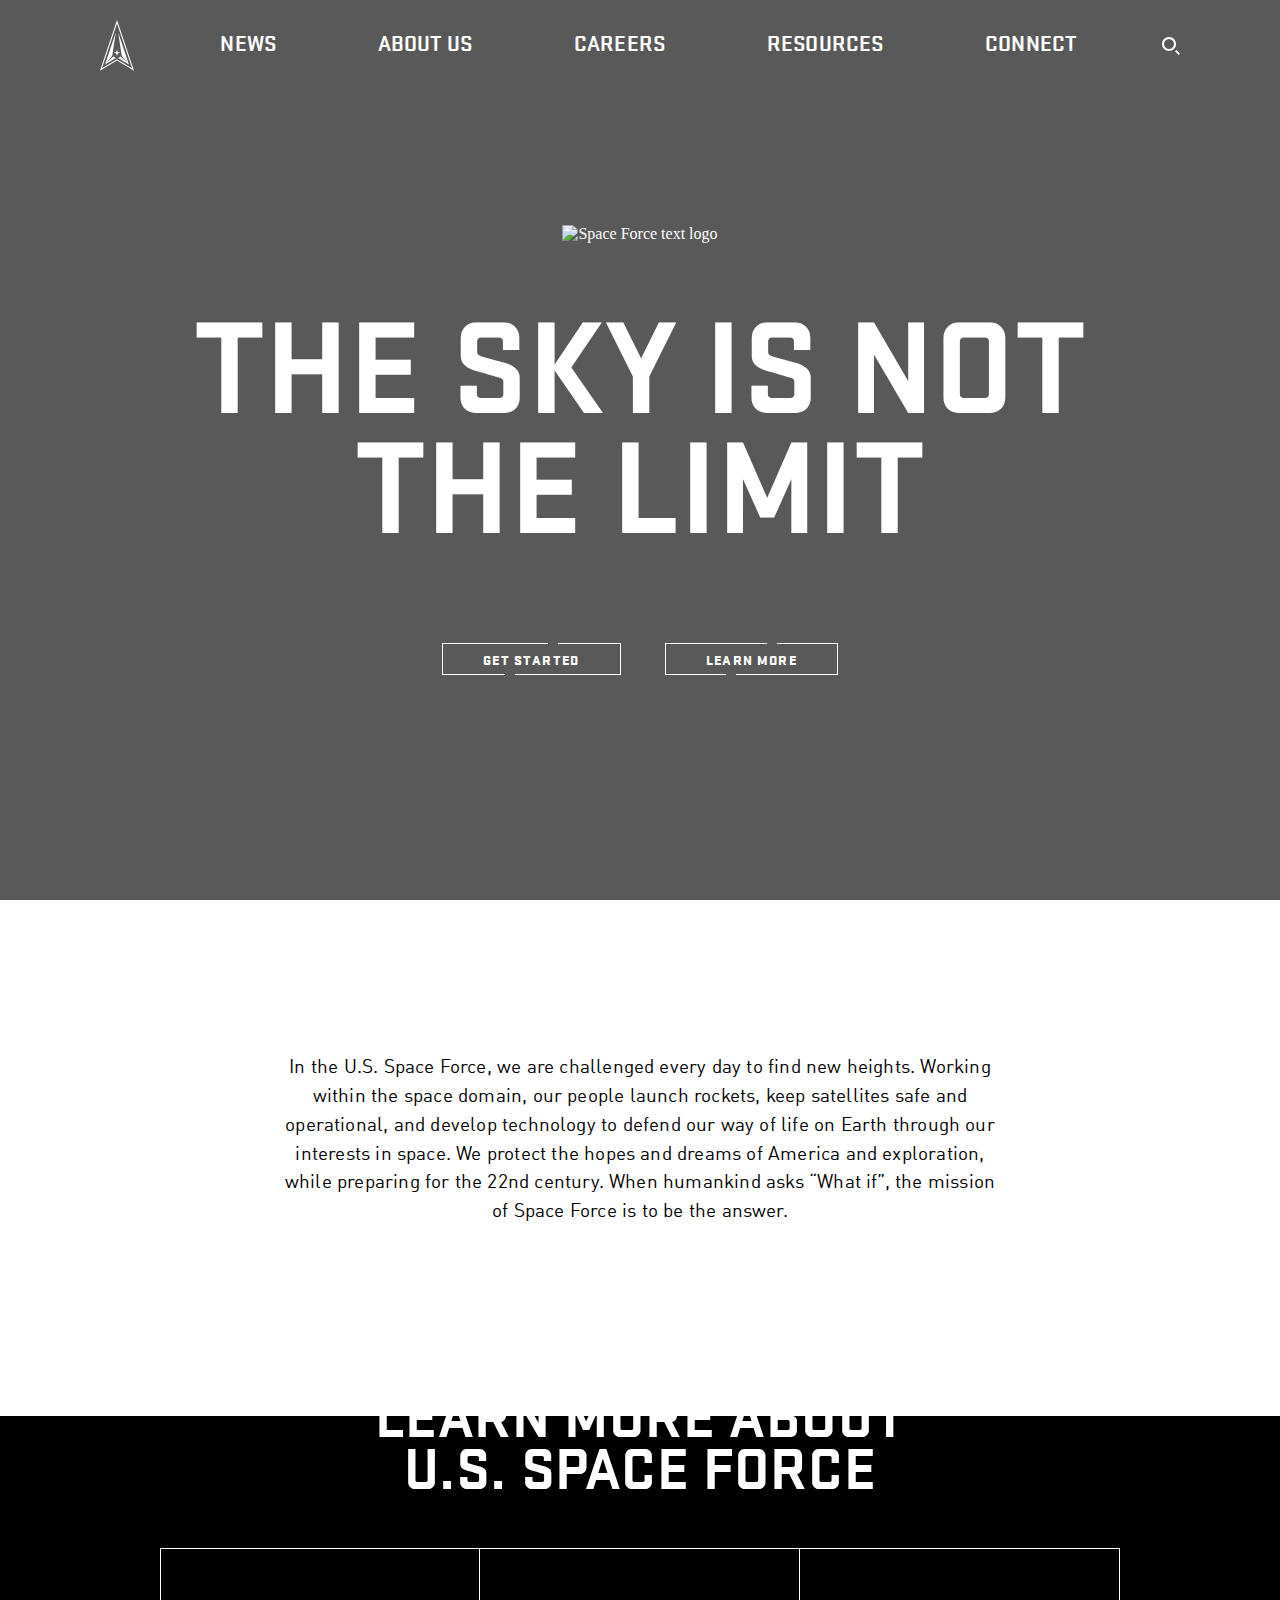
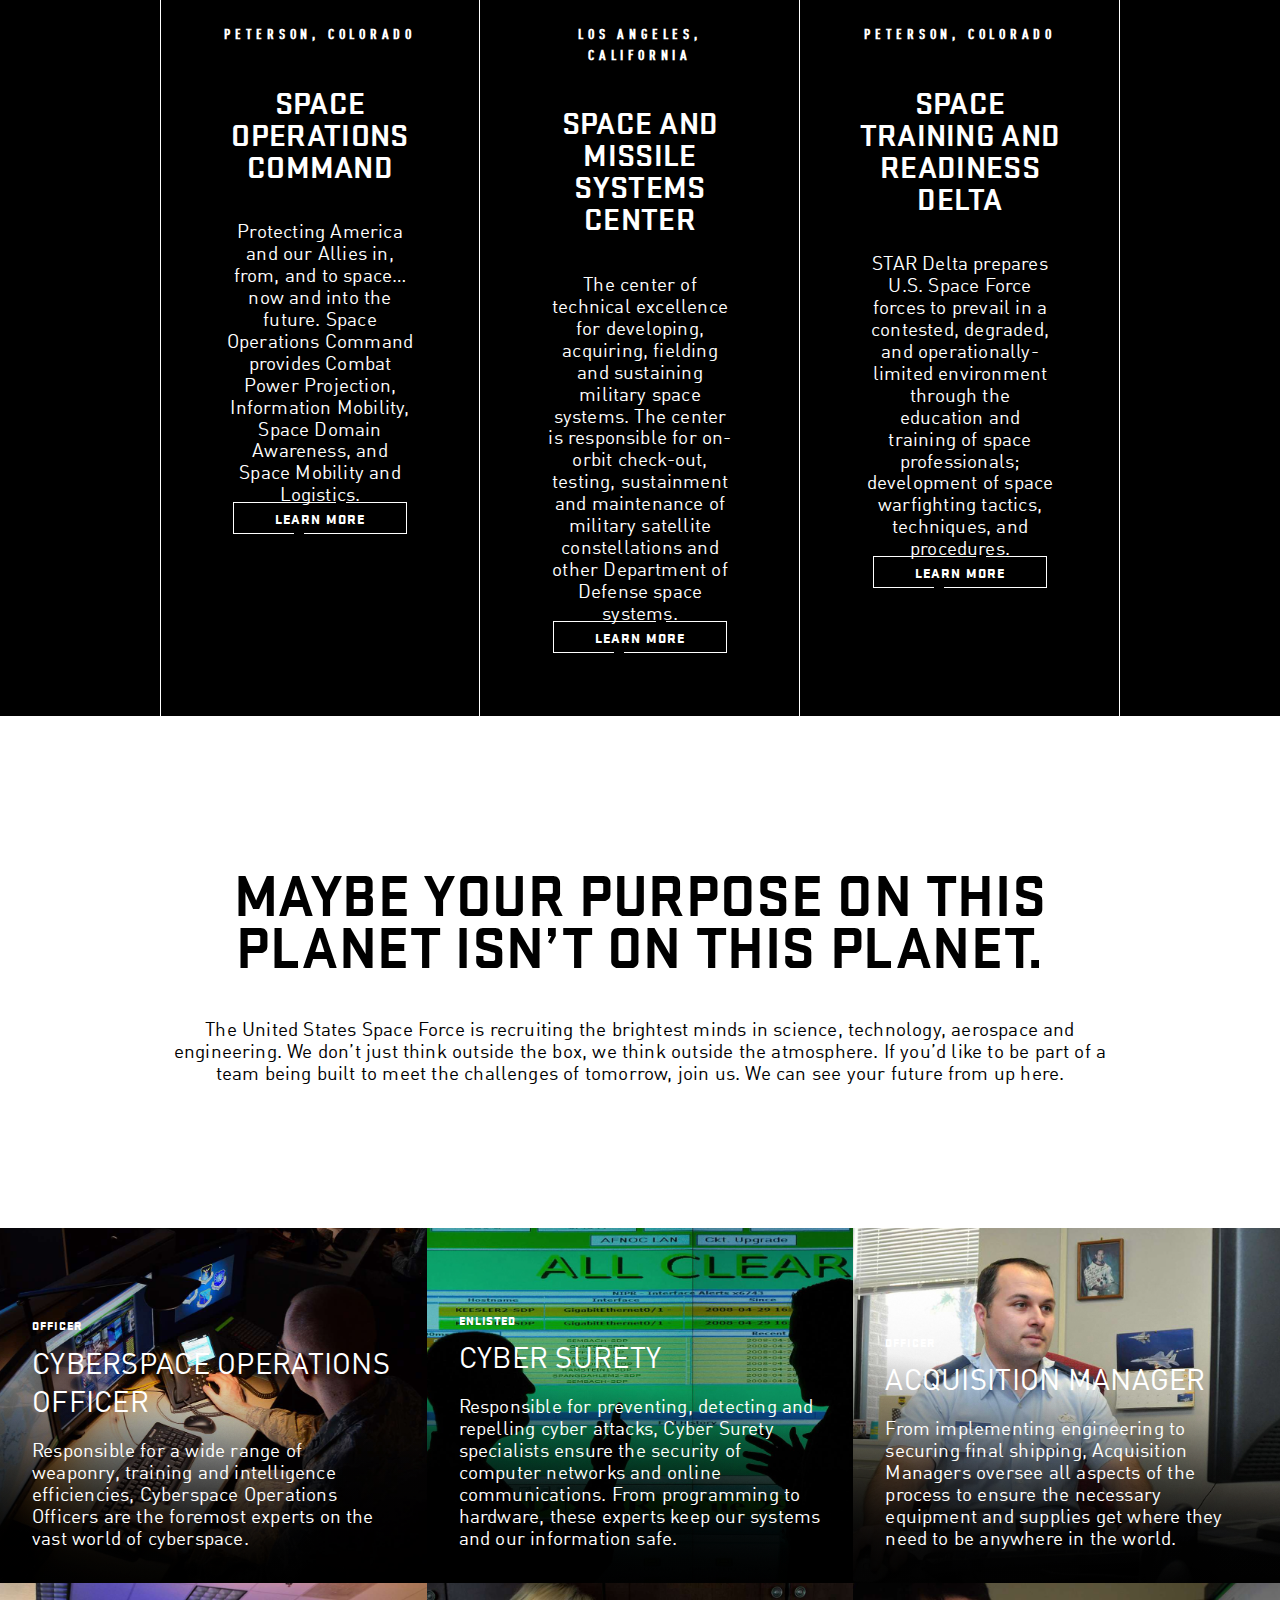
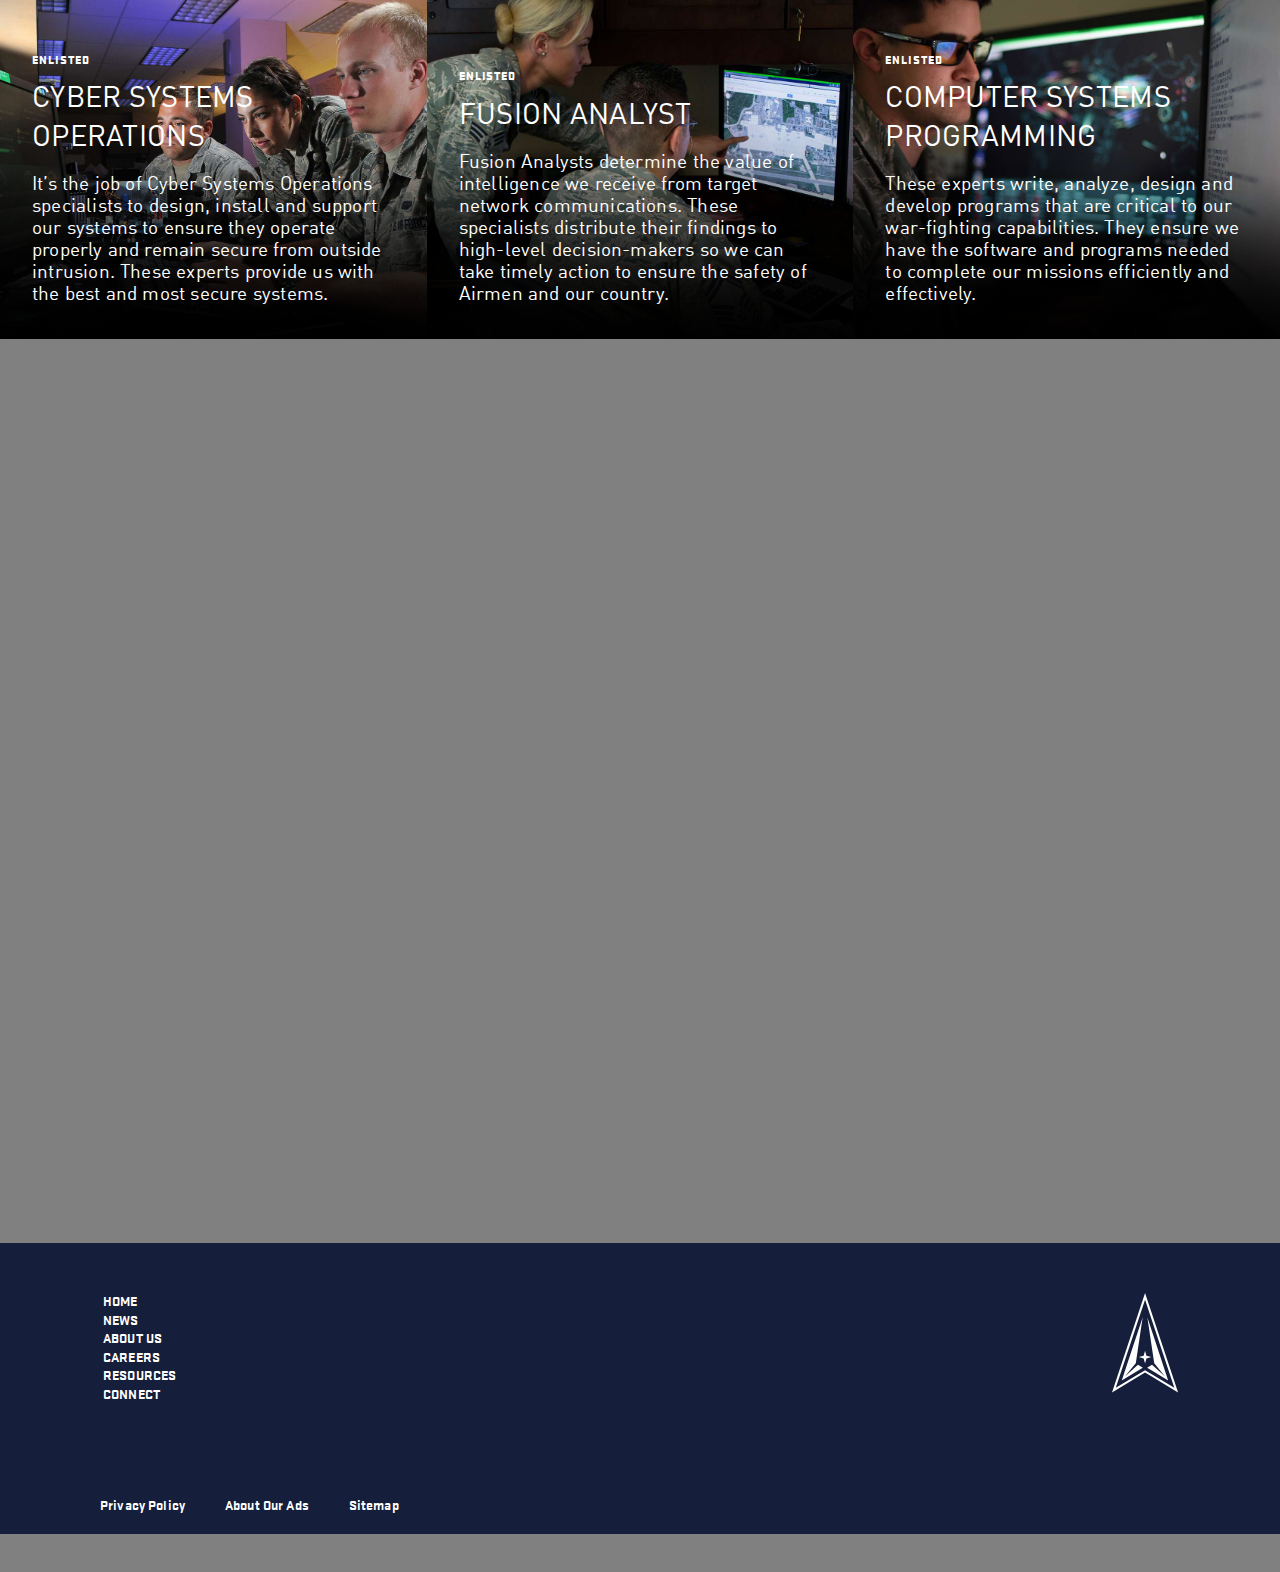
==== index.html @ 17c4314f "Trying Mobile" ====
<!DOCTYPE html>
<html>
    <head>
        <title>Space Force</title>

        <link rel="stylesheet" href="styles.css">
        <script src="index.js"></script>
        <link rel="stylesheet" href="https://cdnjs.cloudflare.com/ajax/libs/font-awesome/5.15.2/css/all.min.css" 
            integrity="sha512-HK5fgLBL+xu6dm/Ii3z4xhlSUyZgTT9tuc/hSrtw6uzJOvgRr2a9jyxxT1ely+B+xFAmJKVSTbpM/CuL7qxO8w==" 
            crossorigin="anonymous" />
        <meta name="viewport" content="width=device-width, initial-scale=1">
       
    </head>
    <body>



<!--Top Nav-->        

  


<div
class="container">

<nav>

<div
class="top-navbar">

<div
class="max-width">

<img
src="Images/spaceforce-emblem.svg"
alt="Space Force Logo"
style="max-width:35px;"width="35"
/>

<li><a>News</a></li>

<li><a>About Us</a></li>

<li><a>Careers</a></li>

<li><a>Resources</a></li>

<li><a>Connect</a></li>

<svg
class="searchbtn"
xmlns="http://www.w3.org/2000/svg"
width="18"
height="18"
viewBox="0 0 18 18">

<path
id="download"
d="M12,2.1A6.882,6.882,0,0,0,7,0,6.882,6.882,0,0,0,2,2.1,6.8,6.8,0,0,0,0,7a6.882,6.882,0,0,0,2.1,5A6.8,6.8,0,0,0,7,14a6.882,6.882,0,0,0,5-2.1,7.119,7.119,0,0,0,2.1-5A7.283,7.283,0,0,0,12,2.1Zm-1.5,8.4A4.691,4.691,0,0,1,7,12a4.691,4.691,0,0,1-3.5-1.5A4.691,4.691,0,0,1,2,7,4.691,4.691,0,0,1,3.5,3.5,4.691,4.691,0,0,1,7,2a4.691,4.691,0,0,1,3.5,1.5A4.691,4.691,0,0,1,12,7,4.691,4.691,0,0,1,10.5,10.5ZM14.3,13,13,14.3,16.7,18,18,16.7,14.3,13Z"
fill="#fff"/>

</svg>

<!-- "Hamburger menu" / "Bar icon" to toggle the navigation links -->
<a href="javascript:void(0);" class="icon" id="hamburger" onclick="toggleMenu()">
    <i class="fa fa-bars"></i>  
</a>

</div></div>
<!--Insert Search Icon Here-->
</nav>


<section class="homeheader">

    <div class="videoWrap">
        <video autoplay muted loop class="headervideo">
            <source src="Images/spaceforce-web.mp4" type="video/mp4">
      </video>
    </div>

    <div class="headercontent">
        <img src="images/spaceforce.svg"  style="max-width:260px;"alt="Space Force text logo" />
<h1>THE SKY IS NOT THE LIMIT</h1>
        <div>
            <a href="https://www.airforce.com/spaceforce" class="button-outline inverted" target="_blank" style="opacity: 1; margin:0px 20px;">
            <span class="button-outline-copy" >
                        <span class="button-text-wrapper">
                    <div style="position:relative;display:inline-block;">
                    <div style="position:relative;display:inline-block;" class="text-animation is-inverted state-1 state-2 state-3">GET STARTED</div>
                    </div></span>
                    </span>
                </span>
                <span class="button-outline-bottom"></span>
            </a>
        
            <a href="https://www.airforce.com/spaceforce" class="button-outline inverted" target="_blank" style="opacity: 1; margin:0px 20px;">
                <span class="button-outline-copy" >
                        <span class="button-text-wrapper">
                    <div style="position:relative;display:inline-block;">
                    <div style="position:relative;display:inline-block;" class="text-animation is-inverted state-1 state-2 state-3">LEARN MORE</div>
                    </div></span>
                    </span>
                </span>
                <span class="button-outline-bottom"></span>
            </a>
    </div></div></div>
</section></div>


<section class="Mission">   

    <div class="mission-copy"><p>In the U.S. Space Force, we are challenged every day to find new heights. Working within the space domain, our people launch rockets, keep satellites safe and operational, and develop technology to defend our way of life on Earth through our interests in space. We protect the hopes and dreams of America and exploration, while preparing for the 22nd century. When humankind asks “What if”, the mission of Space Force is to be the answer.</p></div>

</section>


<section class="Branches">


    <div class="stars-container">
        <div class="stars"></div>
        <div class="twinkling"></div>
        <div class="clouds"></div>
</div>


    <div class="Branches-content">
            <h2>LEARN MORE ABOUT U.S. SPACE FORCE</h2>


    <div class="boxed-option-items">
        <ol class="reset-list boxed-option-list js-slider-item"style="text-align:center;">
      
            <li class="boxed-option-item ">
                <span class="hover-lines"></span>
                <span class="button-block boxed-option-link">

                    <h6 class="heading-06 subtitle">Peterson, Colorado</h6>
                    <div class="button-content">
                        <h3 class="heading-03">Space Operations Command</h3>
    
                        <p class="copy-body-01">
                            Protecting America and our Allies in, from, and to space… now and into the future. Space Operations Command provides Combat Power Projection, Information Mobility, Space Domain Awareness, and Space Mobility and Logistics.
                        </p>
    
                    </div>
    
           <div class="button-alignment">
       <a href="https://www.airforce.com/spaceforce" class="button-outline inverted" target="_blank" style="opacity: 1;">
                    <span class="button-outline-copy" >
                            <span class="button-text-wrapper">
                        <div style="position:relative;display:inline-block;">
                        <div style="position:relative;display:inline-block;" class="text-animation is-inverted state-1 state-2 state-3">LEARN MORE</div>
                        </div></span>
                        </span>
                    <span class="button-outline-bottom"></span>
       </a></div>
    
      </li>
          <li class="boxed-option-item ">
                  <span class="hover-lines"></span>
                  <span class="button-block boxed-option-link">
                      <h6 class="heading-06 subtitle">Los Angeles, California</h6>
                      <div class="button-content">
                          <h3 class="heading-03">Space and Missile Systems Center</h3>
      
                          <p class="copy-body-01">
                            The center of technical excellence for developing, acquiring, fielding and sustaining military space systems. The center is responsible for on-orbit check-out, testing, sustainment and maintenance of military satellite constellations and other Department of Defense space systems. 
                          </p>
      
                      </div>
      
             <div class="button-alignment">
         <a href="https://www.airforce.com/spaceforce" class="button-outline inverted" target="_blank" style="opacity: 1;">
                      <span class="button-outline-copy" >
                              <span class="button-text-wrapper">
                          <div style="position:relative;display:inline-block;">
                          <div style="position:relative;display:inline-block;" class="text-animation is-inverted state-1 state-2 state-3">LEARN MORE</div>
                          </div></span>
                          </span>

                      <span class="button-outline-bottom"></span>
         </a></div>
        </li>             
          <li class="boxed-option-item ">
                  <span class="hover-lines"></span>
                  <span class="button-block boxed-option-link">

                      <h6 class="heading-06 subtitle">Peterson, Colorado</h6>
                      <div class="button-content">
                          <h3 class="heading-03">Space Training and Readiness Delta</h3>
      
                          <p class="copy-body-01">
                            STAR Delta prepares U.S. Space Force forces to prevail in a contested, degraded, and operationally-limited environment through the education and training of space professionals; development of space warfighting tactics, techniques, and procedures.
                          </p>
      
                      </div>
      
             <div class="button-alignment">
         <a href="https://www.airforce.com/spaceforce" class="button-outline inverted" target="_blank" style="opacity: 1;">
                      <span class="button-outline-copy" >
                              <span class="button-text-wrapper">
                          <div style="position:relative;display:inline-block;">
                          <div style="position:relative;display:inline-block;" class="text-animation is-inverted state-1 state-2 state-3">LEARN MORE</div>
                          </div></span>
                          </span>
                      <span class="button-outline-bottom"></span>
         </a></div>
      
        </li>
      </ol></div></div>
</section>



<section class="careers">
    <div class="careers-summary">
        <h2>MAYBE YOUR PURPOSE ON THIS PLANET ISN’T ON THIS PLANET.</h2>
        <p>The United States Space Force is recruiting the brightest minds in science, technology, aerospace and engineering. We don’t just think outside the box, we think outside the atmosphere. If you’d like to be part of a team being built to meet the challenges of tomorrow, join us. We can see your future from up here.</p>
        <a href="https://www.airforce.com/spaceforce" class="button-outline inverted" target="_blank" style="opacity: 1;">
            <span class="button-outline-copy" >
                        <span class="button-text-wrapper">
                    <div style="position:relative;display:inline-block;">
                    <div style="position:relative;display:inline-block;" class="text-animation is-inverted state-1 state-2 state-3">GET STARTED</div>
                    </div></span>
                    </span>
                </span>
                <span class="button-outline-bottom"></span>
            </a>
    </div>
   
</section>
<div class="block-grid block-grid-animate">
	<ul class="reset-list grid-wrapper text-inverted">
		<li class="grid-item grid-one-third grid-sm-one-half button-icon-wrapper">
      <div class="career-grid-item">
        <div class="media-item coverer">
          <div class="coverer video-wrapper"></div>
        	<div class="image-wrapper">
            <picture class="image-variants force-ratio" style="padding-top: 83.3333%;">
		          <img src="Images/cyberspace-op-officer.jpg">
             </picture>
         	</div>
        </div>
	      <header class="full-image-caption">
    		<p class="h7">Officer</p>
    		<h3 class="copy-intro-01 text-no-margin" style="padding-bottom:.8em;">Cyberspace Operations Officer</h3>
          <p class="text-no-margin">Responsible for a wide range of weaponry, training and intelligence efficiencies, Cyberspace Operations Officers are the foremost experts on the vast world of cyberspace.</p>
      	</header>
      </div>
		</li>
    
    <li class="grid-item grid-one-third grid-sm-one-half button-icon-wrapper">
      <div class="career-grid-item">
        <div class="media-item coverer">
          <div class="coverer video-wrapper"></div>
        	<div class="image-wrapper">
            <picture class="image-variants force-ratio" style="padding-top: 83.3333%;">
		          <img src="Images/cyber-surety.jpg">
             </picture>
         	</div>
        </div>
	      <header class="full-image-caption">
    		<p class="h7">Enlisted</p>
    		<h3 class="copy-intro-01 text-no-margin" style="padding-bottom:.8em;">Cyber Surety</h3>
          <p class="text-no-margin">Responsible for preventing, detecting and repelling cyber attacks, Cyber Surety specialists ensure the security of computer networks and online communications. From programming to hardware, these experts keep our systems and our information safe.</p>
      	</header>
      </div>
		</li>
    
    <li class="grid-item grid-one-third grid-sm-one-half button-icon-wrapper">
      <div class="career-grid-item">
        <div class="media-item coverer">
          <div class="coverer video-wrapper"></div>
        	<div class="image-wrapper">
            <picture class="image-variants force-ratio" style="padding-top: 83.3333%;">
		          <img src="Images/aquisition-mgr.jpg">
             </picture>
         	</div>
        </div>
	      <header class="full-image-caption">
    		<p class="h7">Officer</p>
    		<h3 class="copy-intro-01 text-no-margin" style="padding-bottom:.8em;">Acquisition manager</h3>
          <p class="text-no-margin">From implementing engineering to securing final shipping, Acquisition Managers oversee all aspects of the process to ensure the necessary equipment and supplies get where they need to be anywhere in the world.</p>
      	</header>
      </div>
		</li>
    
        <li class="grid-item grid-one-third grid-sm-one-half button-icon-wrapper">
      <div class="career-grid-item">
        <div class="media-item coverer">
          <div class="coverer video-wrapper"></div>
        	<div class="image-wrapper">
            <picture class="image-variants force-ratio" style="padding-top: 83.3333%;">
		          <img src="Images/cyber-sys-op.jpg">
             </picture>
         	</div>
        </div>
	      <header class="full-image-caption">
    		<p class="h7">Enlisted</p>
    		<h3 class="copy-intro-01 text-no-margin" style="padding-bottom:.8em;">Cyber Systems operations</h3>
          <p class="text-no-margin">It’s the job of Cyber Systems Operations specialists to design, install and support our systems to ensure they operate properly and remain secure from outside intrusion. These experts provide us with the best and most secure systems.</p>
      	</header>
      </div>
		</li>
    
           <li class="grid-item grid-one-third grid-sm-one-half button-icon-wrapper">
      <div class="career-grid-item">
        <div class="media-item coverer">
          <div class="coverer video-wrapper"></div>
        	<div class="image-wrapper">
            <picture class="image-variants force-ratio" style="padding-top: 83.3333%;">
		          <img src="Images/fusion-analyst.jpg">
             </picture>
         	</div>
        </div>
	      <header class="full-image-caption">
    		<p class="h7">Enlisted</p>
    		<h3 class="copy-intro-01 text-no-margin" style="padding-bottom:.8em;">Fusion Analyst</h3>
          <p class="text-no-margin">Fusion Analysts determine the value of intelligence we receive from target network communications. These specialists distribute their findings to high-level decision-makers so we can take timely action to ensure the safety of Airmen and our country.</p>
      	</header>
      </div>
		</li>
    
               <li class="grid-item grid-one-third grid-sm-one-half button-icon-wrapper">
      <div class="career-grid-item">
        <div class="media-item coverer">
          <div class="coverer video-wrapper"></div>
        	<div class="image-wrapper">
            <picture class="image-variants force-ratio" style="padding-top: 83.3333%;">
		          <img src="Images/computer-sys-prog.jpg">
             </picture>
         	</div>
        </div>
	      <header class="full-image-caption">
    		<p class="h7">Enlisted</p>
    		<h3 class="copy-intro-01 text-no-margin" style="padding-bottom:.8em;">Computer systems programming</h3>
          <p class="text-no-margin">These experts write, analyze, design and develop programs that are critical to our war-fighting capabilities. They ensure we have the software and programs needed to complete our missions efficiently and effectively.</p>
      	</header>
      </div>
		</li>
    
    
    
	</ul>
</div>



    <div class="vimeo-wrapper">
        <iframe src="https://player.vimeo.com/video/417731483?color=ffffff&title=0&byline=0&portrait=0"
                frameborder="0" webkitallowfullscreen mozallowfullscreen allowfullscreen></iframe>
     </div>


<footer>
    <div class="grid-container">
        <div id="footer-menu">
            <p>HOME</p>
            <p>NEWS</p>
            <p>ABOUT US</p>
            <p>CAREERS</p>
            <p>RESOURCES</p>
            <p>CONNECT</p>
        </div>

        <div id="footer-image">
            <img src="Images/spaceforce-emblem.svg" alt="space force logo"/>
        </div>
    
        <div id="footer-info">
            <p>Privacy Policy</p>
            <p>About Our Ads</p>    
            <p>Sitemap</p>
        </div>

        <div id="footer-socials">
                <i class="fab fa-facebook-f"></i>
                <i class="fab fa-twitter"></i>
                <i class="fab fa-instagram"></i>
                <i class="fab fa-youtube"></i>
                <i class="fab fa-flickr"></i>
        </div>
    </div>
        </footer>
        
    </body>
</html>
---- styles.css ----
body {
    margin: 0 auto;
    background-color:gray;

}

a:active,a:hover {
    outline: 0
}

 .copy-intro-01,.copy-intro-02,.privacy-policy-content h5,p {
    font: normal 24px/1.5 FFDINWeb,Arial,sans-serif;
    font-size: 1.2rem;
    margin-top: -.3em;
    margin-bottom: 1.5em;
    line-height: 1.14286;
    letter-spacing: .01em;
}

h1 {
    font-size: 8.5rem;
    line-height: .882353;
    margin-top: -.078em;
font-family: StratumBold,Arial,sans-serif;
    text-transform: uppercase;
}
h2 {
    font-size: 3.75rem;
    line-height: .88;
    letter-spacing: .01em;
    margin-top: -.07em;
font-family: StratumBold,Arial,sans-serif;
    text-transform: uppercase;
}
h3 {
    font-size: 2rem;
    line-height: .9;
    letter-spacing: .01em;
    margin-top: -.09em;
    margin-bottom: 2.05em;
font-family: StratumBold,Arial,sans-serif;
    text-transform: uppercase;
}
h4 {
    font-size: 1.4rem;
    line-height: .92857;
    letter-spacing: .01em;
    margin-top: -.075em;
font-family: StratumBold,Arial,sans-serif;
    text-transform: uppercase;
}
h5 {
    font-size: .7rem;
    line-height: 1.14286;
    letter-spacing: .01em;
    margin-top: -.09em;
font-family: StratumBold,Arial,sans-serif;
    text-transform: uppercase;
}

h6 {
    font-family: FFDINWebProCondBold,Arial,sans-serif;
    font-size: .85rem;
    line-height: 1.52941;
    text-transform: uppercase;
    letter-spacing: .35em;
    margin-top: -.3em;
    margin-bottom: 3.8235em;
}
.h7 {
    font: normal 15px/1.2 StratumBlack,Arial,sans-serif;
    font-size: .75rem;
    text-transform: uppercase;
    letter-spacing: .08em;
    margin-top: -.2em
}
.h8 {
    font: normal 14px/.9 StratumBold,Arial,sans-serif;
    font-size: .7rem;
    text-transform: uppercase;
    letter-spacing: .01em;
    margin-bottom: 1.2857em
}
.h9 {
    font: normal 17px/.9 FFDINWebProCondBold,Arial,sans-serif;
    font-size: .85rem;
    text-transform: uppercase;
    letter-spacing: .3em;
    margin-bottom: 1.4em;
    color: #353B44
}

b,strong {
    font-weight: 700
}


.container {
    position: relative;
    display: block;
    width:100%;
    height:100vh;
}


.container {
    position: relative;
    display: block;
    width:100%;
    height:100vh;
    overflow: hidden;
}

nav {
    position: absolute;
    display:flex;
    z-index: 900;
    top:0;
    width:100%;
    }

    /*navbar*/
.top-navbar{
    background-color: rgba(0,0,0,0);
    color: #fff;
    padding: 20px;
    width: 100%;
    font-family: StratumBold,Arial,sans-serif;
    font-size: 1.4rem;
    line-height: .92857;
    letter-spacing: .01em;
    text-transform: uppercase;
    }
    
    .max-width{
    max-width: 1300px;
    padding: 0 80px;
    margin: auto;
    }
    
    .top-navbar .max-width{
    display: flex;
    align-items: center;
    justify-content: space-between;
    }
    
    .top-navbar li{
    list-style: none;
    padding: 14px 16px;
    }
    





.homeheader {
    background-color: rgba(0, 0, 0, 0.3);
    position: absolute;
    width: 100%;
    height: 100vh;
}

.videoWrap{
    position: relative;
}

.headervideo {
    position: absolute;
    min-width: 100%;
    min-height: 100%;
    width: auto;
    height: 100vh;
    z-index: -100;
    top: 50%;
    left: 50%;
    -ms-transform: translateX(-50%) translateY(-50%);
    -moz-transform: translateX(-50%) translateY(-50%);
    -webkit-transform: translateX(-50%) translateY(-50%);
    transform: translateX(-50%) translateY(-0%);
    background: url(placeholder.jpg) no-repeat;
    background-size: cover;
    object-fit: cover;
}

.headercontent {
    top:0;
    bottom:0;
    right:0;
    left:0;
    position:absolute;
    display: flex;
    flex-direction: column;
    justify-content: center;
    align-items:center;
    color:white;
    z-index:300;
}

.headercontent h1{
max-width:1110px;
min-width:1110px;
text-align:center;
}

.homeheader img{
    padding-bottom:80px;
}


.Mission {
    display:flex;
    position: relative;
    background-color:white;
    padding: 10rem 10% 10rem 10%;
    text-align:center;
    justify-content: center;
}

.Mission p {
    font-size: 1.2rem;
    line-height: 1.5;
    color:black;
}
.mission-copy {
    width: 44.5rem;
}

.Branches {
    position: relative;

    background-color:black;
    height: 100vh;

}

.Branches-content h2 {
    width: 38.5rem;

}


.stars-container {
    position:absolute;
    width:100%;
    height:100vh;
}



@keyframes move-twink-back {
    from {background-position:0 0;}
    to {background-position:-10000px 5000px;}
}
@-webkit-keyframes move-twink-back {
    from {background-position:0 0;}
    to {background-position:-10000px 5000px;}
}
@-moz-keyframes move-twink-back {
    from {background-position:0 0;}
    to {background-position:-10000px 5000px;}
}
@-ms-keyframes move-twink-back {
    from {background-position:0 0;}
    to {background-position:-10000px 5000px;}
}

@keyframes move-clouds-back {
    from {background-position:0 0;}
    to {background-position:10000px 0;}
}
@-webkit-keyframes move-clouds-back {
    from {background-position:0 0;}
    to {background-position:10000px 0;}
}
@-moz-keyframes move-clouds-back {
    from {background-position:0 0;}
    to {background-position:10000px 0;}
}
@-ms-keyframes move-clouds-back {
    from {background-position: 0;}
    to {background-position:10000px 0;}
}

.stars, .twinkling, .clouds {
  position:absolute;
  top:0;
  left:0;
  right:0;
  bottom:0;
  width:100%;
  height:100%;
  display:block;
}

.stars {
  background:#000 url(images/stars.png) repeat top center;
  z-index:0;
}

.twinkling{
    background:transparent url(images/twinkling.png) repeat top center;
    z-index:1;
  
    -moz-animation:move-twink-back 600s linear infinite;
    -ms-animation:move-twink-back 600s linear infinite;
    -o-animation:move-twink-back 600s linear infinite;
    -webkit-animation:move-twink-back 600s linear infinite;
    animation:move-twink-back 600s linear infinite;
  }
  
  .clouds{
      background:transparent url(images/clouds.png) repeat top center;
      z-index:3;
  
    -moz-animation:move-clouds-back 600s linear infinite;
    -ms-animation:move-clouds-back 600s linear infinite;
    -o-animation:move-clouds-back 600s linear infinite;
    -webkit-animation:move-clouds-back 600s linear infinite;
    animation:move-clouds-back 600s linear infinite;
  }

.Branches-content {
    Position:absolute;
    z-index:500;
    top:0;
    bottom:0;
    right:0;
    left:0;
    display:flex;
    color:white;
    text-align: center;
    flex-direction: column;
    align-items: center;
    justify-content: center;
    padding: 10rem;
}


.careers {
    display:block;
    position: relative;
    padding:10rem 10rem 5rem 10rem;
    background-color:white;
    color:black;
    text-align: center;
}

.marketingvideo {
display:block;
position: relative;
}

.footer {
    display:block;
    position: relative;
}


@keyframes simple-fade-in {
    0% {
        opacity: 0
    }

    100% {
        opacity: 1
    }
}

@keyframes discover-yours-arrow {
    0%,100%,50% {
        opacity: .2
    }

    10% {
        opacity: 1
    }
}

@font-face {
    font-family: StratumLight;
    src: url(../font/stratum/Stratum1WebLight.eot);
    src: url(../font/stratum/Stratum1WebLight.eot?#iefix) format("embedded-opentype"),url(../font/stratum/Stratum1WebLight.woff) format("woff");
    font-weight: 400;
    font-style: normal
}

@font-face {
    font-family: StratumBold;
    src: url(../font/stratum/Stratum2WebBold.eot);
    src: url(../font/stratum/Stratum2WebBold.eot?#iefix) format("embedded-opentype"),url(../font/stratum/Stratum2WebBold.woff) format("woff");
    font-weight: 400;
    font-style: normal
}

@font-face {
    font-family: StratumBlack;
    src: url(../font/stratum/Stratum2WebBlack.eot);
    src: url(../font/stratum/Stratum2WebBlack.eot?#iefix) format("embedded-opentype"),url(../font/stratum/Stratum2WebBlack.woff) format("woff");
    font-weight: 400;
    font-style: normal
}

@font-face {
    font-family: FFDINWebLight;
    src: url(../font/din/2F8321_0_0.eot);
    src: url(../font/din/2F8321_0_0.eot?#iefix) format("embedded-opentype"),url(../font/din/2F8321_0_0.woff2) format("woff2"),url(../font/din/2F8321_0_0.woff) format("woff"),url(../font/din/2F8321_0_0.ttf) format("truetype");
    font-weight: 400;
    font-style: normal
}

@font-face {
    font-family: FFDINWebMedium;
    src: url(../font/din/2F8321_1_0.eot);
    src: url(../font/din/2F8321_1_0.eot?#iefix) format("embedded-opentype"),url(../font/din/2F8321_1_0.woff2) format("woff2"),url(../font/din/2F8321_1_0.woff) format("woff"),url(../font/din/2F8321_1_0.ttf) format("truetype");
    font-weight: 400;
    font-style: normal
}

@font-face {
    font-family: FFDINWeb;
    src: url(../font/din/2F8321_2_0.eot);
    src: url(../font/din/2F8321_2_0.eot?#iefix) format("embedded-opentype"),url(../font/din/2F8321_2_0.woff2) format("woff2"),url(../font/din/2F8321_2_0.woff) format("woff"),url(../font/din/2F8321_2_0.ttf) format("truetype");
    font-weight: 400;
    font-style: normal
}

@font-face {
    font-family: FFDINWebProCondBold;
    src: url(../font/din/2F8321_3_0.eot);
    src: url(../font/din/2F8321_3_0.eot?#iefix) format("embedded-opentype"),url(../font/din/2F8321_3_0.woff2) format("woff2"),url(../font/din/2F8321_3_0.woff) format("woff"),url(../font/din/2F8321_3_0.ttf) format("truetype");
    font-weight: 400;
    font-style: normal
}

.button-outline {
    position: relative;
    display: inline-block;
    height: 2rem;
    background: 0 0;
    border: 0;
    padding: 0;
    z-index: 0
}

.button-outline:hover .button-outline-copy:before {
    right: calc(62% + 5px)
}

.button-outline.active .button-outline-copy:after,.button-outline:hover .button-outline-copy:after {
    left: calc(38% + 5px)
}

.button-outline.active .button-outline-bottom:before,.button-outline:hover .button-outline-bottom:before {
    right: calc(38% + 5px)
}

.button-outline.active .button-outline-bottom:after,.button-outline:hover .button-outline-bottom:after {
    left: calc(62% + 5px)
}

.button-outline.is-mouse-down .button-outline-copy {
    color: #fff
}

.button-outline.is-mouse-down:after {
    right: 0;
    opacity: 1;
    transition-duration: .2s,25ms;
    transition-delay: 0s,0s
}

.button-outline.is-mouse-down.inverted .button-outline-copy {
    color: #0e182d
}

.button-outline:before {
    content: '';
    position: absolute;
    left: 0;
    right: 0;
    top: 50%;
    height: 100%;
    border-left: 1px solid currentColor;
    border-right: 1px solid currentColor;
    -ms-transform: translate(0,-50%);
    transform: translate(0,-50%)
}

.button-outline:after {
    content: '';
    position: absolute;
    z-index: -1;
    top: 0;
    left: 0;
    bottom: 0;
    right: 60%;
    background: currentColor;
    transition: right 0s cubic-bezier(.19,1,.22,1) 110ms,opacity .1s cubic-bezier(.25,.25,.75,.75) 0s;
    opacity: 0
}

.button-outline.inverted {
    color: #fff
}

.button-outline.inverted .button-outline-copy:after,.button-outline.inverted .button-outline-copy:before {
    background: #fff
}

.button-outline.full-width {
    display: block;
    text-align: center
}

.button-outline.full-width .button-outline-copy {
    padding: 0
}

.button-outline .loader {
    position: absolute;
    top: 50%;
    left: 50%;
    -ms-transform: translate(-50%,-50%);
    transform: translate(-50%,-50%)
}

.button-outline .not-visible {
    visibility: hidden
}

.button-outline-copy {
    position: relative;
    display: block;
    padding: 0 2.6rem;
    font: normal 18px/2.2rem StratumBlack,Arial,sans-serif;
    font-size: .9rem;
    text-transform: uppercase;
    letter-spacing: .08em;
    transition: color .4s cubic-bezier(.19,1,.22,1)
}

.button-outline-copy:after,.button-outline-copy:before {
    content: '';
    position: absolute;
    top: 0;
    height: 1px;
    background: currentColor;
    left: 0;
    right: 0;
    transition: all .6s cubic-bezier(.19,1,.22,1) 50ms
}

.button-outline-copy:before {
    right: calc(38% + 5px)
}

.button-outline-copy:after {
    left: calc(62% + 5px)
}

.button-outline-copy.small-padding {
    padding: 0 1.9rem
}

.button-outline-copy.small-copy {
    font-size: .75rem
}

.button-outline-icon {
    height: .95rem;
    width: .95rem;
    display: inline-block;
    vertical-align: middle;
    margin-top: -1px;
    margin-right: .25em;
    position: relative;
    top: -.0625em
}

.button-outline-icon path {
    fill: currentColor
}

.button-outline-bottom:after,.button-outline-bottom:before {
    content: '';
    position: absolute;
    bottom: 0;
    height: 1px;
    background: currentColor;
    left: 0;
    right: 0;
    transition: all .8s cubic-bezier(.19,1,.22,1) 50ms
}

.button-outline-bottom:before {
    right: calc(62% + 5px)
}

.button-outline-bottom:after {
    left: calc(38% + 5px)
}

.button-alignment {
    display: inline
}

.button-alignment.center,.button-alignment.left,.button-alignment.right {
    display: block;
    width: 100%
}

.button-alignment.center {
    text-align: center
}

.button-alignment.left {
    text-align: left
}

.button-alignment.right {
    text-align: right
}

/*boxes*/

.reset-list {
    list-style: none;
    padding-inline-start: 0px;
}

.boxed-option-list {
    -ms-flex-pack: start;
    justify-content: flex-start;
}

.boxed-option-list {
    display: -ms-flexbox;
    display: flex;
    margin: 0 auto;
    -ms-flex-wrap: nowrap;
    flex-wrap: nowrap;
    -ms-flex-pack: center;
    justify-content: center;
    -ms-flex-align: stretch;
    align-items: stretch;
}

.boxed-option-item {
    position: relative;
    max-width: 50rem;
    box-sizing: border-box;
      justify-content: center;
  padding:5.125rem 3.125rem 5.125rem 3.125rem;

}

.boxed-option-items {
    position: relative;
}


/*animation*/
html.is-mobile .boxed-option-item.active .hover-lines,html:not(.is-mobile) .boxed-option-item:hover .hover-lines {
    height: 100%;
    width: 100%;
    border-left-width: 2px;
    border-right-width: 2px;
    transition: width 150ms cubic-bezier(.25,.25,.75,.75),height .2s cubic-bezier(.25,.25,.75,.75) 145ms,border-left-width 0s cubic-bezier(.25,.25,.75,.75) 145ms,border-right-width 0s cubic-bezier(.25,.25,.75,.75) 145ms
}

html.is-mobile .boxed-option-item.active .hover-lines:after,html.is-mobile .boxed-option-item.active .hover-lines:before,html:not(.is-mobile) .boxed-option-item:hover .hover-lines:after,html:not(.is-mobile) .boxed-option-item:hover .hover-lines:before {
    width: 50%;
    transition: width .5s cubic-bezier(.19,1,.22,1) 340ms
}
html.is-mobile .boxed-option-item.active .button-content,html:not(.is-mobile) .boxed-option-item:hover .button-content {
    -ms-transform: translate(0,0);
    transform: translate(0,0);
    transition-delay: .2s
}

html.is-mobile .boxed-option-item.active .button-inline-caps,html:not(.is-mobile) .boxed-option-item:hover .button-inline-caps {
    opacity: 1;
    -ms-transform: translate(0,0);
    transform: translate(0,0);
    transition-delay: .2s
} 

html.is-mobile .boxed-option-item.active .has-play-button .play-button-wrapper,html:not(.is-mobile) .boxed-option-item:hover .has-play-button .play-button-wrapper {
    -ms-transform: translate(0,2.4rem);
    transform: translate(0,2.4rem);
    transition-delay: .2s
}

html.is-mobile .boxed-option-item.active .has-play-button .button-icon,html:not(.is-mobile) .boxed-option-item:hover .has-play-button .button-icon {
    -ms-transform: scale(2);
    transform: scale(2);
    transition-delay: .2s
}

html.is-mobile .boxed-option-item.active .icon-image,html.is-mobile .boxed-option-item.active .number,html.is-mobile .boxed-option-item.active .subtitle,html:not(.is-mobile) .boxed-option-item:hover .icon-image,html:not(.is-mobile) .boxed-option-item:hover .number,html:not(.is-mobile) .boxed-option-item:hover .subtitle {
    -ms-transform: translate(0,-1.4rem);
    transform: translate(0,-1.4rem);
    transition-delay: .2s
}

html.is-mobile .boxed-option-item.active .number,html:not(.is-mobile) .boxed-option-item:hover .number {
    -ms-transform: translate(-50%,-1.4rem);
    transform: translate(-50%,-1.4rem)
}

html.is-mobile .boxed-option-item.active .number:after,html:not(.is-mobile) .boxed-option-item:hover .number:after {
    height: 6rem;
    transition-delay: .2s
}

.boxed-option-item:before {
    top: 0;
    bottom: 0;
    left: 0;
    right: 0;
    content: '';
    position: absolute;
    border: 1px solid white;
    transition: all 150ms cubic-bezier(.19,1,.22,1)
}

.boxed-option-item:not(:first-child):before {
    left: -1px;
    border-left-width: 0
}

.boxed-option-item .hover-lines {
    height: 0;
    width: 0;
    position: absolute;
    bottom: 0;
    left: 50%;
    -ms-transform: translate(-50%,0);
    transform: translate(-50%,0);
    box-sizing: border-box;
    border-bottom: 2px solid white;
    border-left: 0 solid white;
    border-right: 0 solid white;
    transition: width .4s cubic-bezier(.19,1,.22,1) 340ms,height .2s cubic-bezier(.25,.25,.75,.75) 145ms,border-left-width 0s cubic-bezier(.25,.25,.75,.75) 340ms,border-right-width 0s cubic-bezier(.25,.25,.75,.75) 340ms
}

.boxed-option-item .button-content {
    max-width: 16rem;
    -ms-transform: translate(0,1.4rem);
    transform: translate(0,1.4rem);
    transition: all .8s cubic-bezier(.19,1,.22,1)
}

.boxed-option-item .subtitle {
    transition: transform .8s cubic-bezier(.19,1,.22,1)
}

.boxed-option-item .heading-03 {
    line-height: 1;
    margin-top: -1em;
    margin-bottom: 0
}

.boxed-option-item .copy-body-01 {
    padding-left: 1rem;
    padding-right: 1rem;
    margin-bottom: .8333em
}

.boxed-option-item .copy-body-01 {
    margin-top: 2em
}

.block-grid {
    position: relative;
    background: #0e182d
}

.block-grid .grid-wrapper li:not(.is-filler) {
    cursor: pointer
}

.block-grid .loading-block-wrapper {
    display: none
}

.block-grid.is-loading {
    background: #fff
}

.block-grid.is-loading .grid-wrapper {
    display: none
}

.block-grid.is-loading .loading-block-wrapper {
    display: block
}

.block-grid.item-is-expanded .block-grid-mask {
    display: block
}

.block-grid .expanded-item {
    position: absolute;
    top: 0;
    left: 0;
    width: 100%;
    display: none;
    z-index: 4
}

.block-grid .expanded-item:before {
    content: '';
    display: block;
    padding-top: 56.25%;
}

.block-grid .expanded-item.is-active {
    display: block
}

.block-grid .expanded-item .carousel {
    top: 0;
    left: 0;
    position: absolute;
    width: 100%
}

.block-grid .button-close {
    position: absolute;
    top: 2rem;
    right: 2rem;
    cursor: pointer;
    z-index: 1
}

.block-grid-animate .grid-item img {
    -ms-transform: scale(1.005);
    transform: scale(1.005);
    transition: transform 1s cubic-bezier(.19,1,.22,1)
}


.grid-container {
    padding-top: 50px;
    padding-left: 100px;
    padding-right: 100px;
    display: grid;
    grid-template-areas: 'menu image'
    'info socials';
}
/* 
.grid-container div {
    border: 5px black solid;
    text-align: center;
} */

/* footer div {
    border: 1px red solid;
} */

html.is-mobile .block-grid-animate .grid-item.active img,html:not(.is-mobile) .block-grid-animate .grid-item:hover img {
    -ms-transform: scale(1.1);
    transform: scale(1.1);
    transition-delay: 150ms
}

.block-grid-mask {
    background: rgba(0,0,0,.7);
    display: none;
    z-index: 4
}

.grid-wrapper {
    position: relative;
    font-size: 0
}

.text-inverted {
    color: #fff
}

.grid-item {
    display: inline-block;
    vertical-align: top;
    position: relative
}
.grid-one-third {
    width: 33.3333333333%
}
@media (max-width: 900px) {
    .grid-sm-one-half {
        width:50%
    }
}
.button-icon-wrapper {
    cursor: pointer
}
.career-grid-item {
    position: relative;
    background: #0e182d
}

.career-grid-item:before {
    content: '';
    display: block;
    padding-top: 83.3333333333%
}

.career-grid-item .media-item:after {
    content: '';
    background-image: linear-gradient(10deg,rgba(0,0,0,.4) 10%,transparent 55%)
}
.a-page-hero .video-wrapper:after,.career-detail-hero .media-item:after,.career-grid-item .media-item:after,.coverer,.event-hero .media .full-image:after,.event-hero:after,.event-type-grid .full-image:after,.hero-image .image-variants,.location-selector-background .map-image:after,.location-xy-debug,.media-grid-item .full-image:after,.media-item .image-wrapper:after,.media-item .video-poster-wrapper.coverer .image-variants:after,.section-explorer-image:after,.tour-type-grid .full-image:after,.view.view-account,.view.view-account-intro .career-suggestion figure:after,.view.view-overseas-recruiters {
    top: 0;
    bottom: 0;
    left: 0;
    right: 0;
    position: absolute
}

.media-item {
    background: #0e182d
}
.media-item .video-wrapper {
    height: 100%;
    width: 100%
}


.media-item .image-wrapper:after {
    content: '';
    background-image: linear-gradient(10deg,rgba(0,0,0,.6) 10%,transparent 55%)
}
.media-item .image-variants.force-ratio {
    overflow: hidden;
    position: absolute;
    width: 100%
}
.media-item .image-variants.force-ratio img {
    top: 0;
    left: 0;
    height: 100%;
    width: 100%;
    position: absolute;
    object-fit: cover
}

.media-item .image-wrapper:after {
    content: '';
    background-image: linear-gradient(10deg,rgba(0,0,0,.6) 10%,transparent 55%)
}

.full-image-caption {
    position: absolute;
    left: 2rem;
    right: 2rem;
    bottom: 2rem;
    top: auto;
    margin-bottom: 0;
    text-align: left
}

    .copy-intro-01,.copy-intro-02 {
        font-size: 1.8rem;
        line-height: 1.33333;
        margin-top: -.14em
    }
.text-no-margin {
    margin-bottom: 0
}


.vimeo-wrapper {
    position: relative;
    width: 100%;
    height: 100%;
 }
 .vimeo-wrapper iframe {
    width: 100vw;
    height: 56.25vw; /* Given a 16:9 aspect ratio, 9/16*100 = 56.25 */
    min-height: 100vh;
    min-width: 177.77vh; /* Given a 16:9 aspect ratio, 16/9*100 = 177.77 */

 }


 footer {
    color: white;
    background-color: #151E3B;
    
}

#footer-menu {
    grid-area: menu;
    text-align: left;
    padding-bottom: 100px;
}

 #footer-menu p {
    padding: 3px;
    margin: 0px;
    font-weight: bold;
    font: normal 14px/.9 StratumBold,Arial,sans-serif;
}


#footer-image {
    grid-area: image;
    text-align: right;
    height: 100px;

}

#footer-image img {
    height: 100px;

}

#footer-info {
    grid-area: info;
    display: inline-flex;
}

#footer-info p {
    width: auto;
    padding-right: 40px;
    font: normal 14px/.9 StratumBold,Arial,sans-serif;
}

#footer-socials {
    grid-area: socials;
    text-align: right;
}

#footer-socials i {
    padding-left: 20px;
    padding-bottom: 50px;
}

@media all and (min-width: 600px) {
    #hamburger{
      display: none;
    }


    @media only screen and (max-width: 600px) { 
        
    }
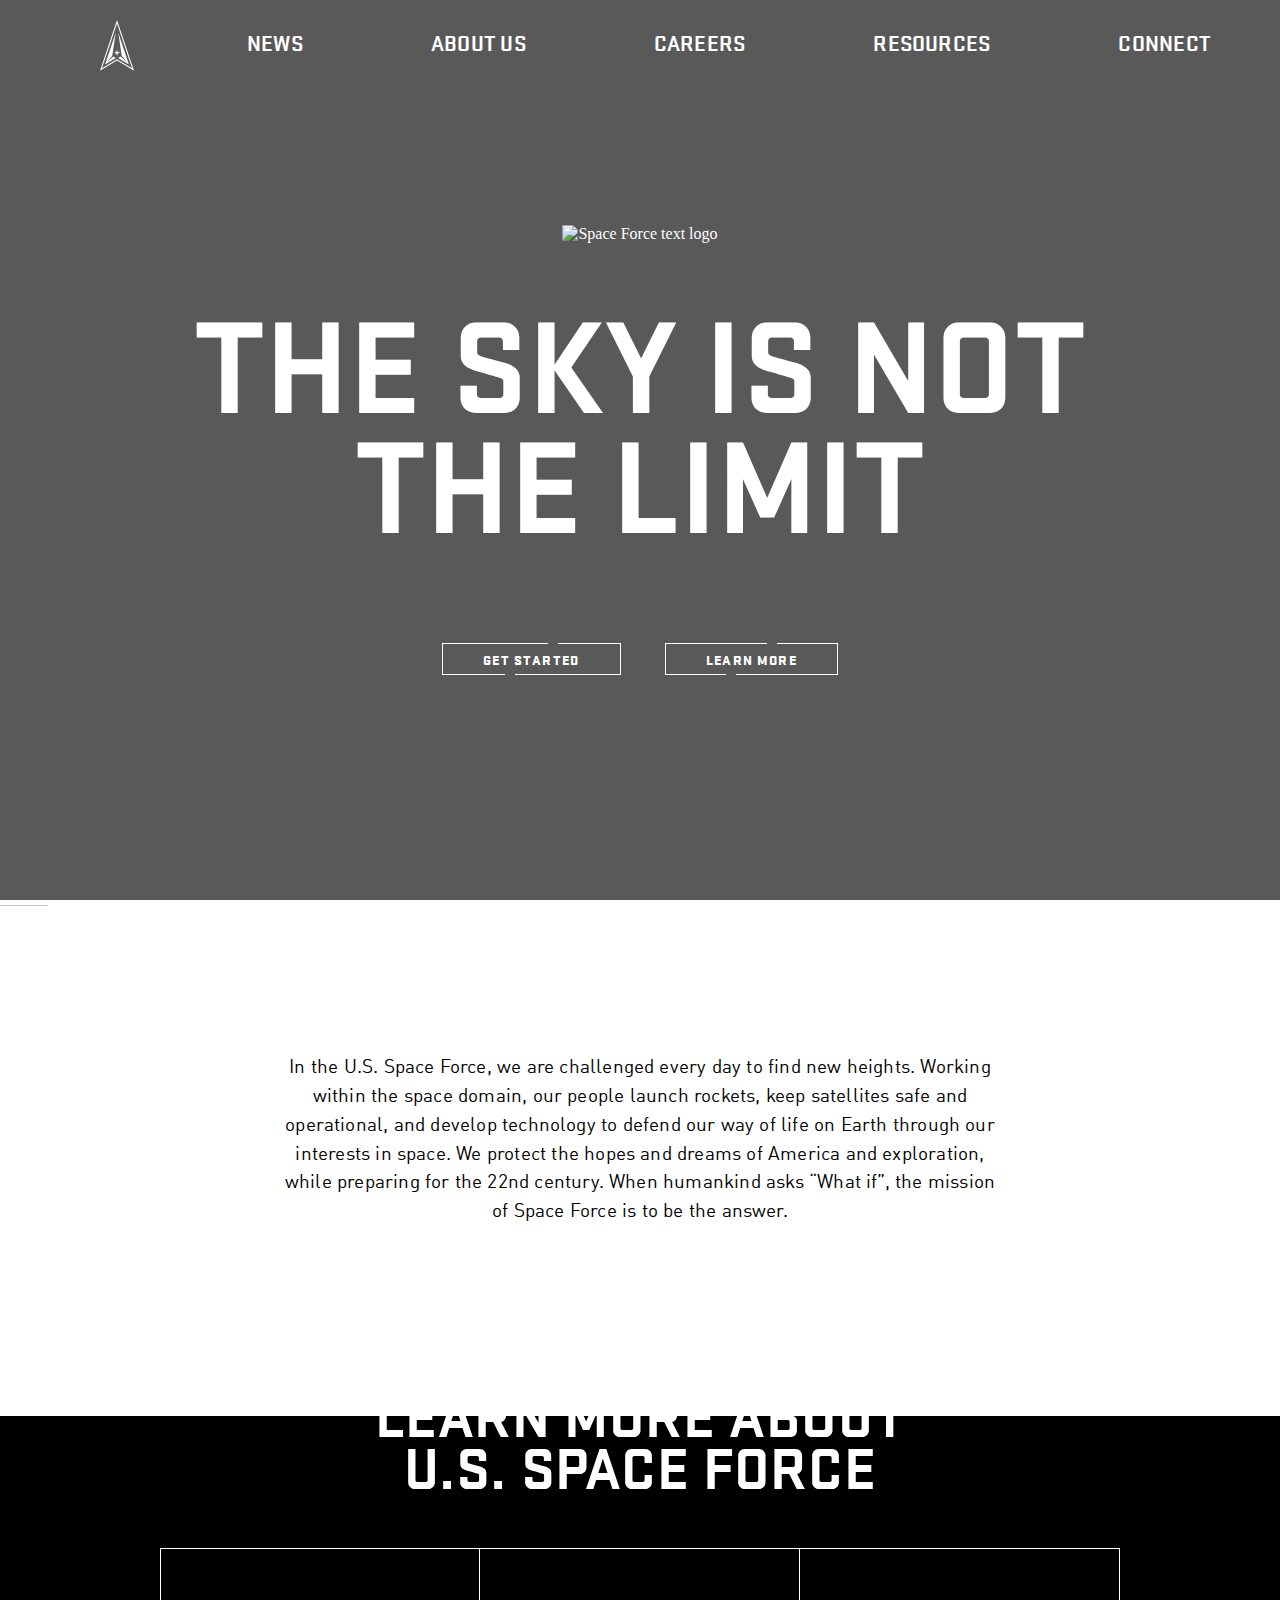
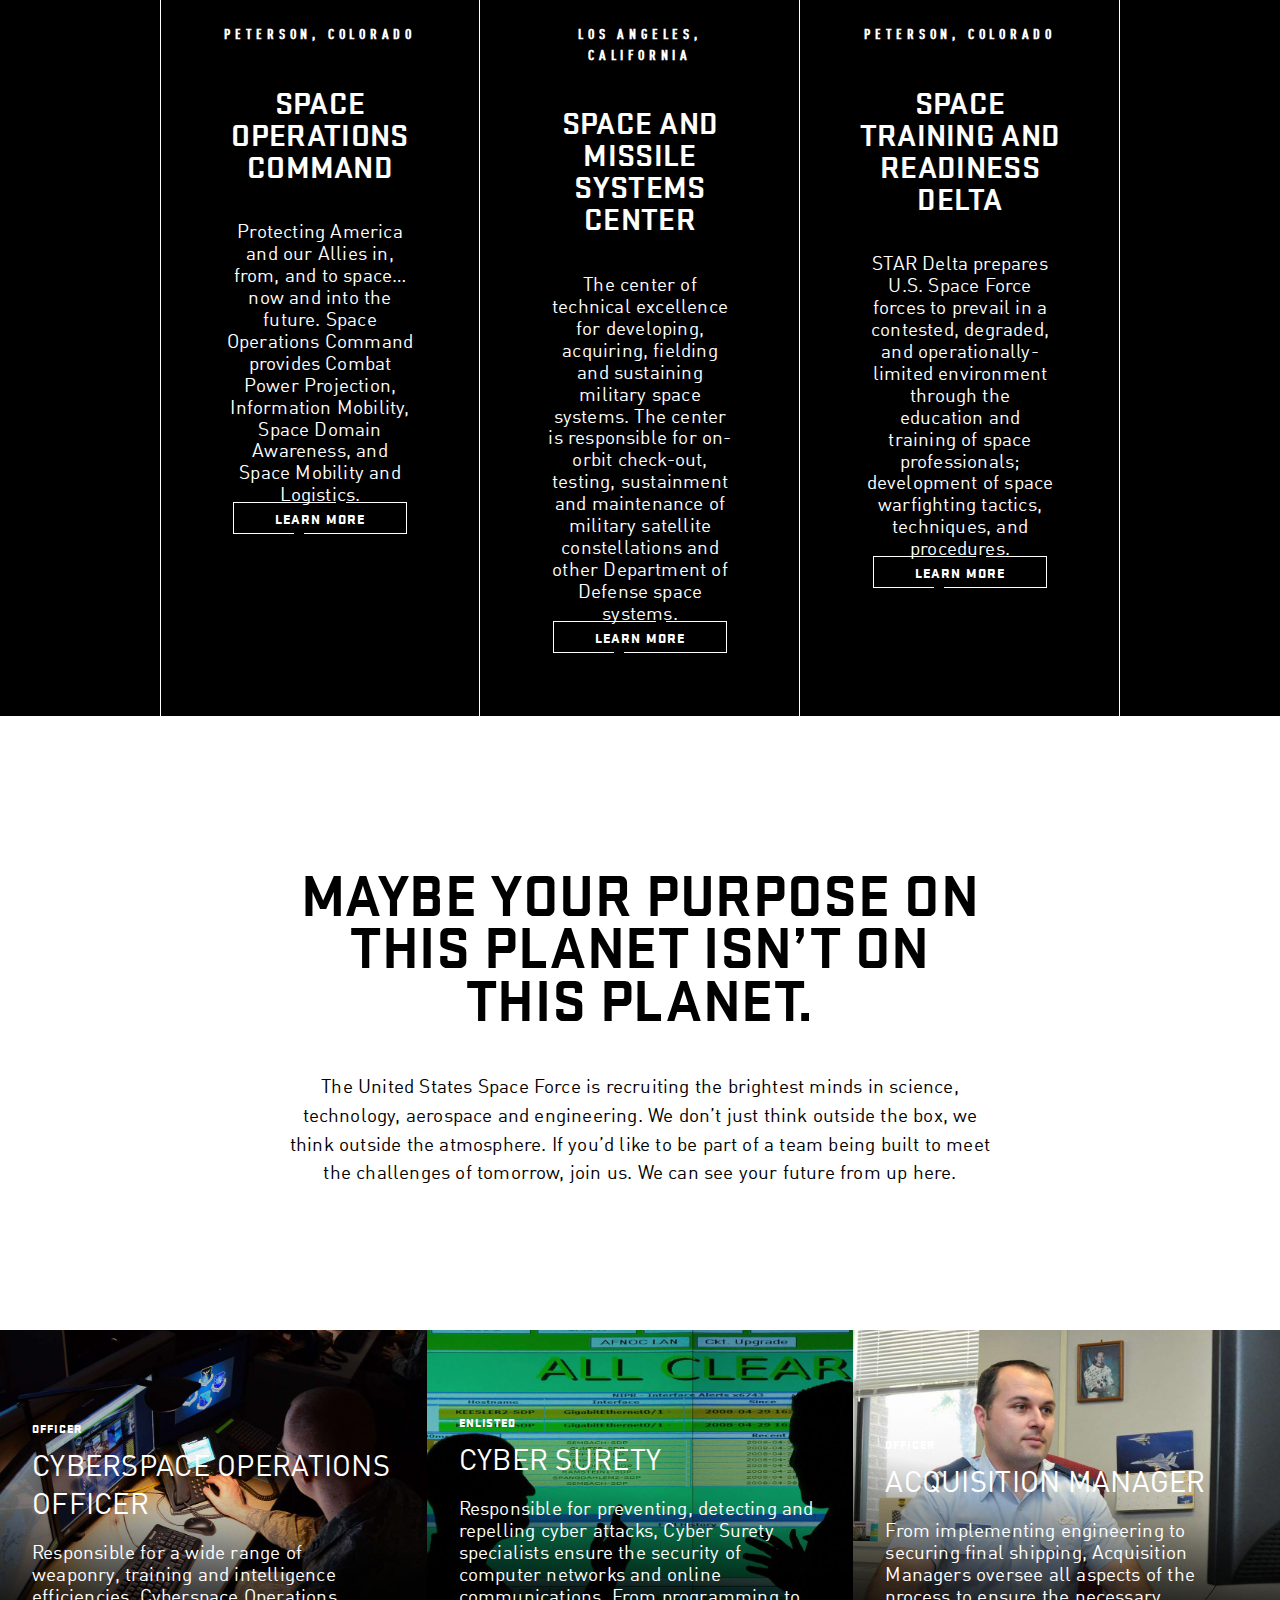
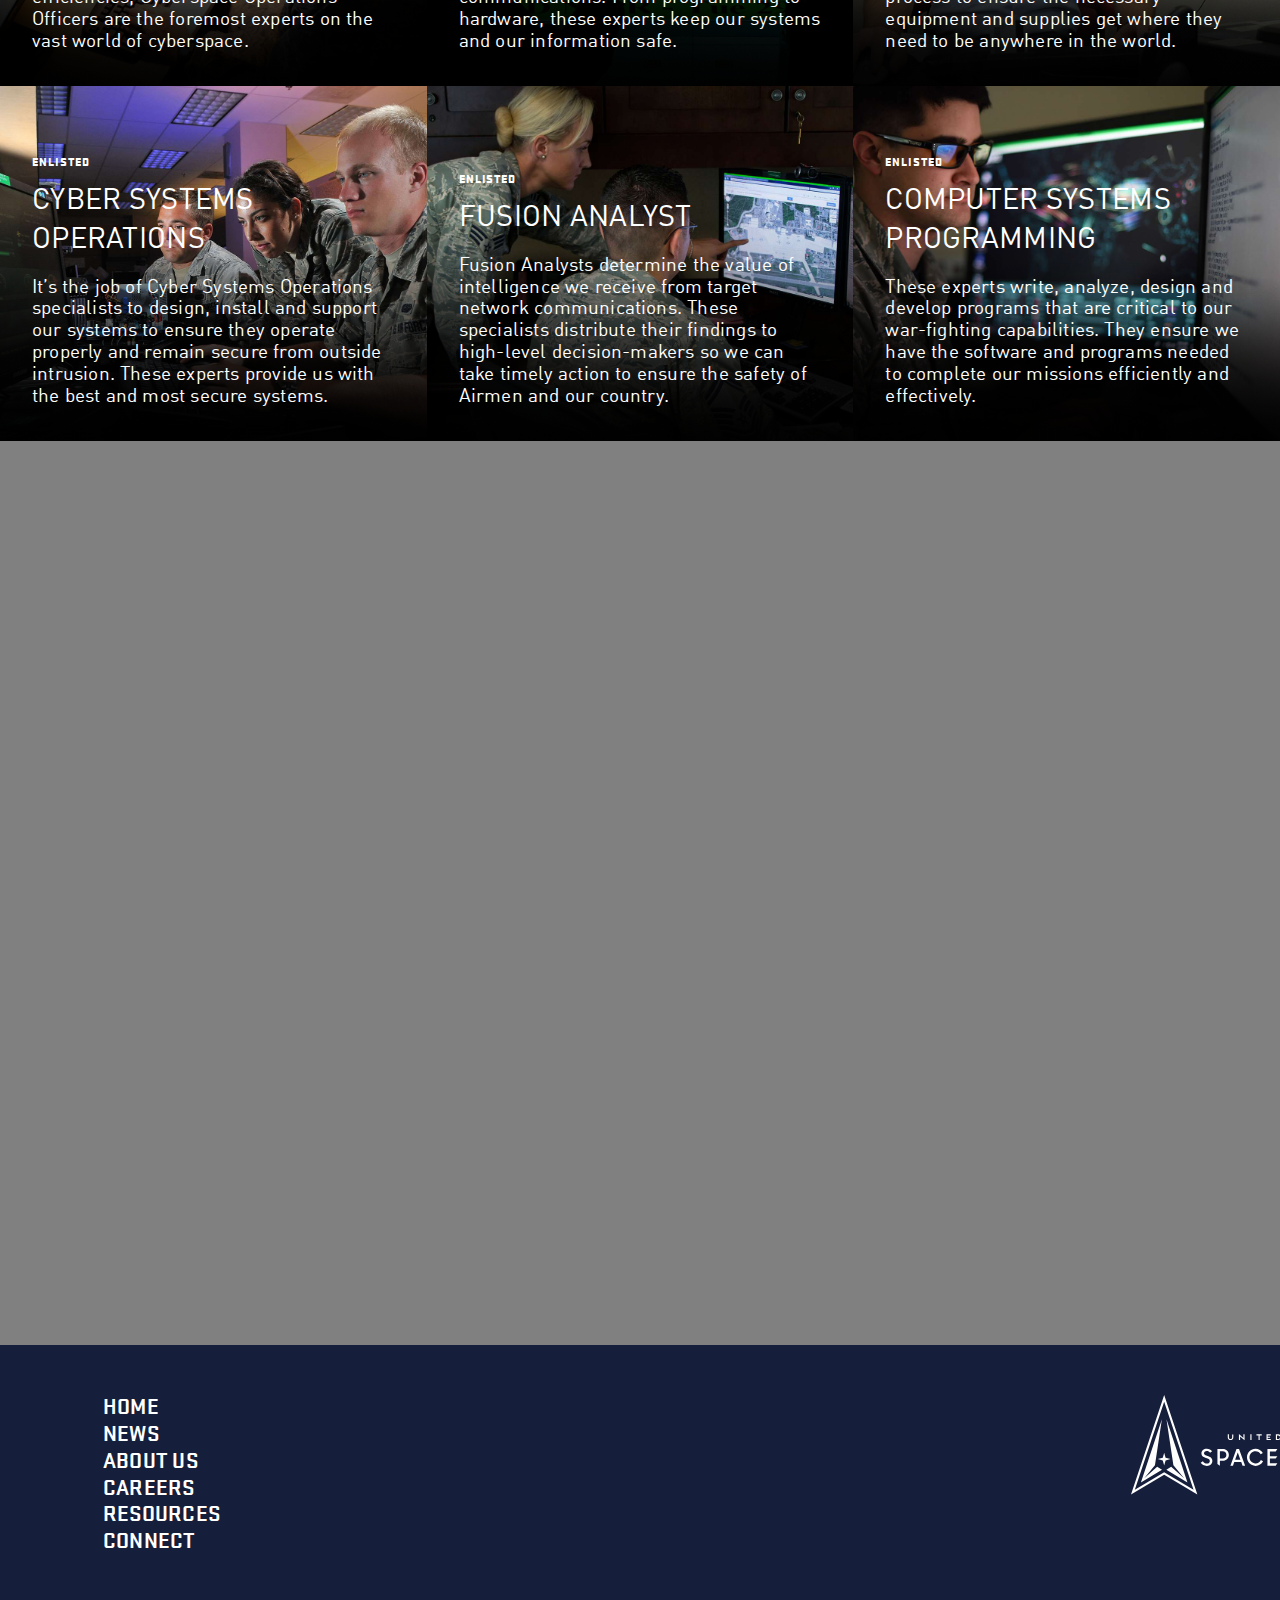
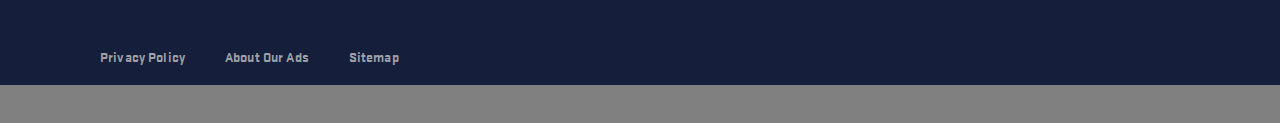
==== commit 32885b89: "Merge branch 'master' of https://github.com/audram-design/Final-Project" ====
--- a/index.html
+++ b/index.html
@@ -28,8 +28,7 @@
 <div
 class="top-navbar">
 
-<div
-class="max-width">
+<div class="max-width2">
 
 <img
 src="Images/spaceforce-emblem.svg"
@@ -110,7 +109,7 @@
 
 <section class="Mission">   
 
-    <div class="mission-copy"><p>In the U.S. Space Force, we are challenged every day to find new heights. Working within the space domain, our people launch rockets, keep satellites safe and operational, and develop technology to defend our way of life on Earth through our interests in space. We protect the hopes and dreams of America and exploration, while preparing for the 22nd century. When humankind asks “What if”, the mission of Space Force is to be the answer.</p></div>
+    <div class="mission-copy line-before"><p>In the U.S. Space Force, we are challenged every day to find new heights. Working within the space domain, our people launch rockets, keep satellites safe and operational, and develop technology to defend our way of life on Earth through our interests in space. We protect the hopes and dreams of America and exploration, while preparing for the 22nd century. When humankind asks “What if”, the mission of Space Force is to be the answer.</p></div>
 
 </section>
 
@@ -215,7 +214,7 @@
 
 
 <section class="careers">
-    <div class="careers-summary">
+    <div class="careers-summary max-width">
         <h2>MAYBE YOUR PURPOSE ON THIS PLANET ISN’T ON THIS PLANET.</h2>
         <p>The United States Space Force is recruiting the brightest minds in science, technology, aerospace and engineering. We don’t just think outside the box, we think outside the atmosphere. If you’d like to be part of a team being built to meet the challenges of tomorrow, join us. We can see your future from up here.</p>
         <a href="https://www.airforce.com/spaceforce" class="button-outline inverted" target="_blank" style="opacity: 1;">
@@ -355,7 +354,7 @@
 
 
 <footer>
-    <div class="grid-container">
+    <div class="grid-container max-width2">
         <div id="footer-menu">
             <p>HOME</p>
             <p>NEWS</p>
@@ -366,7 +365,7 @@
         </div>
 
         <div id="footer-image">
-            <img src="Images/spaceforce-emblem.svg" alt="space force logo"/>
+            <img src="Images/spaceforce-full.svg" style="max-width:260px;" alt="space force logo"/>
         </div>
     
         <div id="footer-info">
@@ -380,7 +379,6 @@
                 <i class="fab fa-twitter"></i>
                 <i class="fab fa-instagram"></i>
                 <i class="fab fa-youtube"></i>
-                <i class="fab fa-flickr"></i>
         </div>
     </div>
         </footer>
--- a/styles.css
+++ b/styles.css
@@ -95,12 +95,6 @@
 }
 
 
-.container {
-    position: relative;
-    display: block;
-    width:100%;
-    height:100vh;
-}
 
 
 .container {
@@ -133,12 +127,18 @@
     }
     
     .max-width{
-    max-width: 1300px;
+    max-width: 44.5rem;
     padding: 0 80px;
     margin: auto;
     }
-    
-    .top-navbar .max-width{
+    .max-width2{
+        max-width: 84.5rem;
+        padding: 0 80px;
+        margin: auto;
+        width:100%;
+        }
+
+    .top-navbar .max-width2{
     display: flex;
     align-items: center;
     justify-content: space-between;
@@ -337,7 +337,7 @@
 }
 
 
-.careers {
+.careers{
     display:block;
     position: relative;
     padding:10rem 10rem 5rem 10rem;
@@ -345,6 +345,8 @@
     color:black;
     text-align: center;
 }
+
+.careers p {    line-height: 1.5;}
 
 .marketingvideo {
 display:block;
@@ -850,6 +852,18 @@
     grid-template-areas: 'menu image'
     'info socials';
 }
+
+.line-before:before {
+    content: '';
+    position: absolute;
+    left: 0;
+    top: 0;
+    margin-top: .3em;
+    width: 3rem;
+    height: 1px;
+    background: rgba(0,0,0,.2)
+}
+
 /* 
 .grid-container div {
     border: 5px black solid;
@@ -1001,8 +1015,12 @@
  #footer-menu p {
     padding: 3px;
     margin: 0px;
-    font-weight: bold;
-    font: normal 14px/.9 StratumBold,Arial,sans-serif;
+    font-family: StratumBold,Arial,sans-serif;
+    font-size: 1.4rem;
+    line-height: .92857;
+    letter-spacing: .01em;
+    text-transform: uppercase;
+
 }
 
 
@@ -1027,7 +1045,7 @@
     width: auto;
     padding-right: 40px;
     font: normal 14px/.9 StratumBold,Arial,sans-serif;
-}
+color: #9da0a7;}
 
 #footer-socials {
     grid-area: socials;
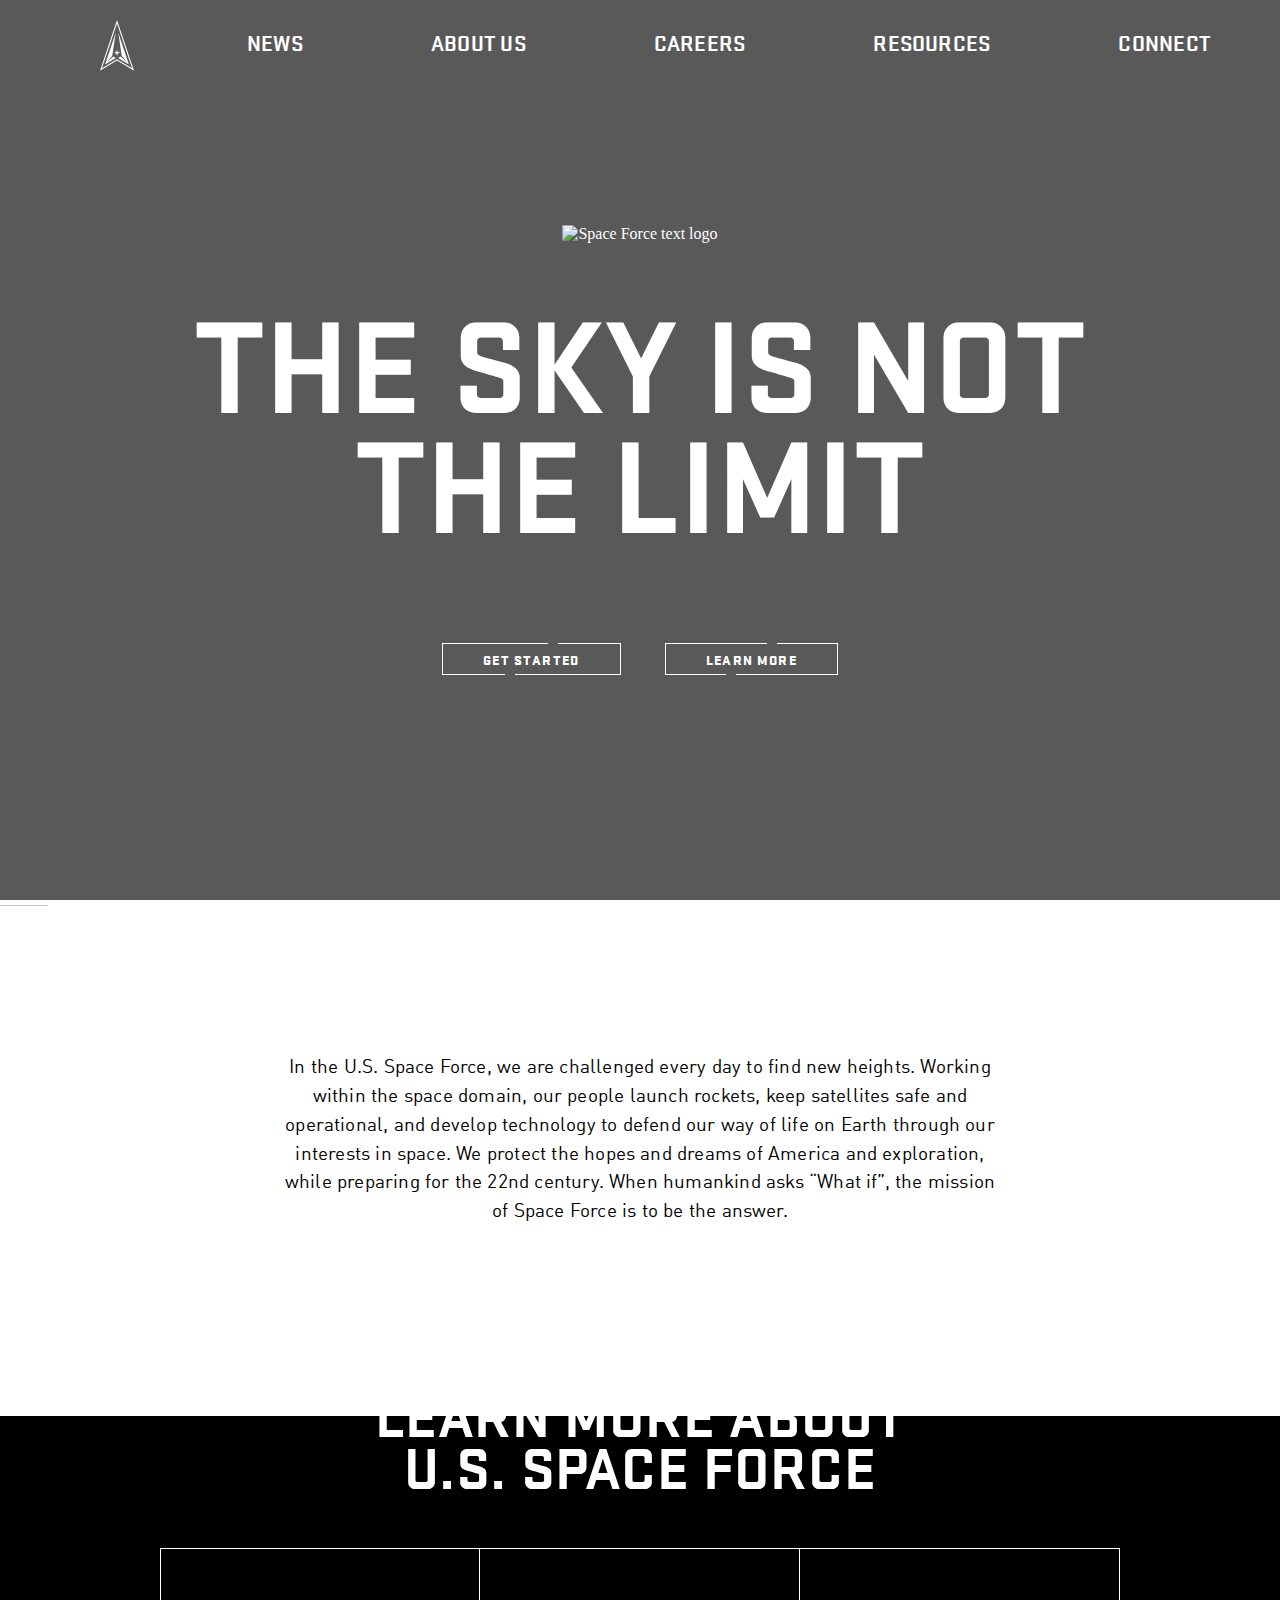
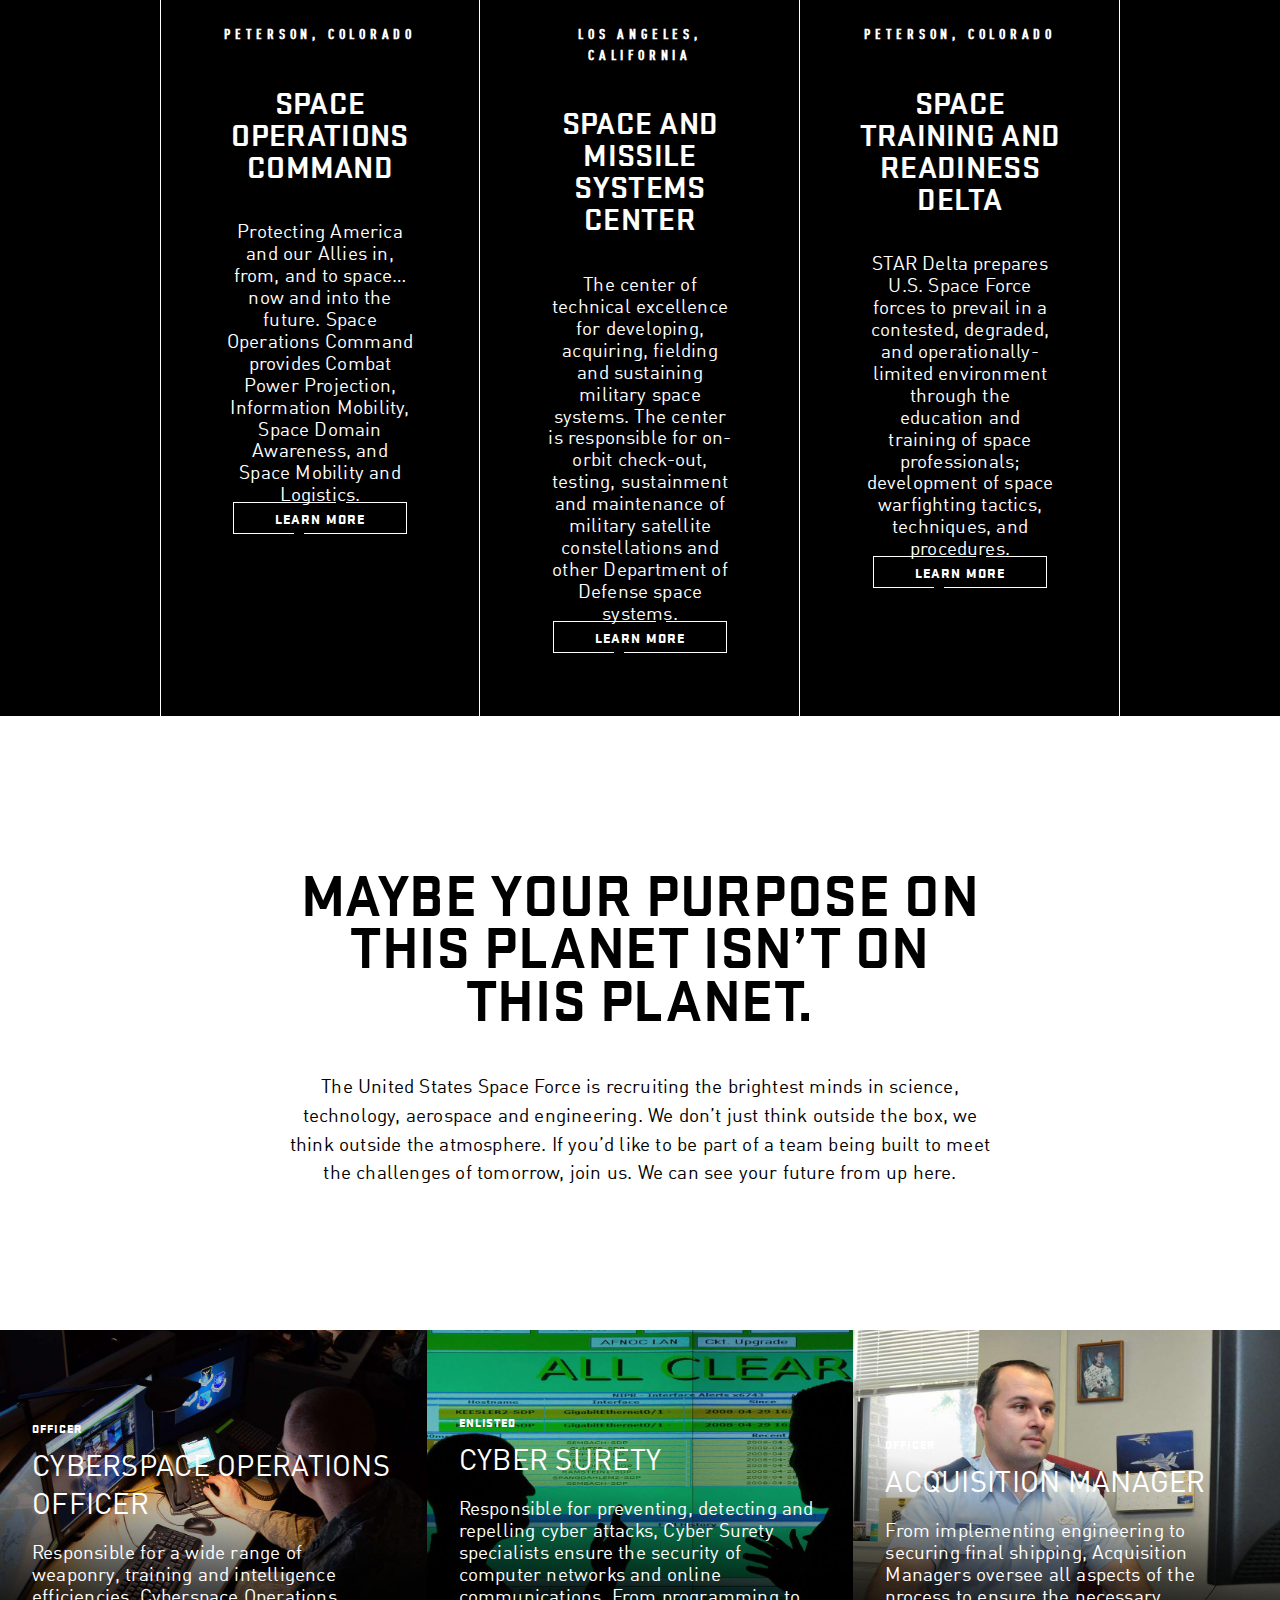
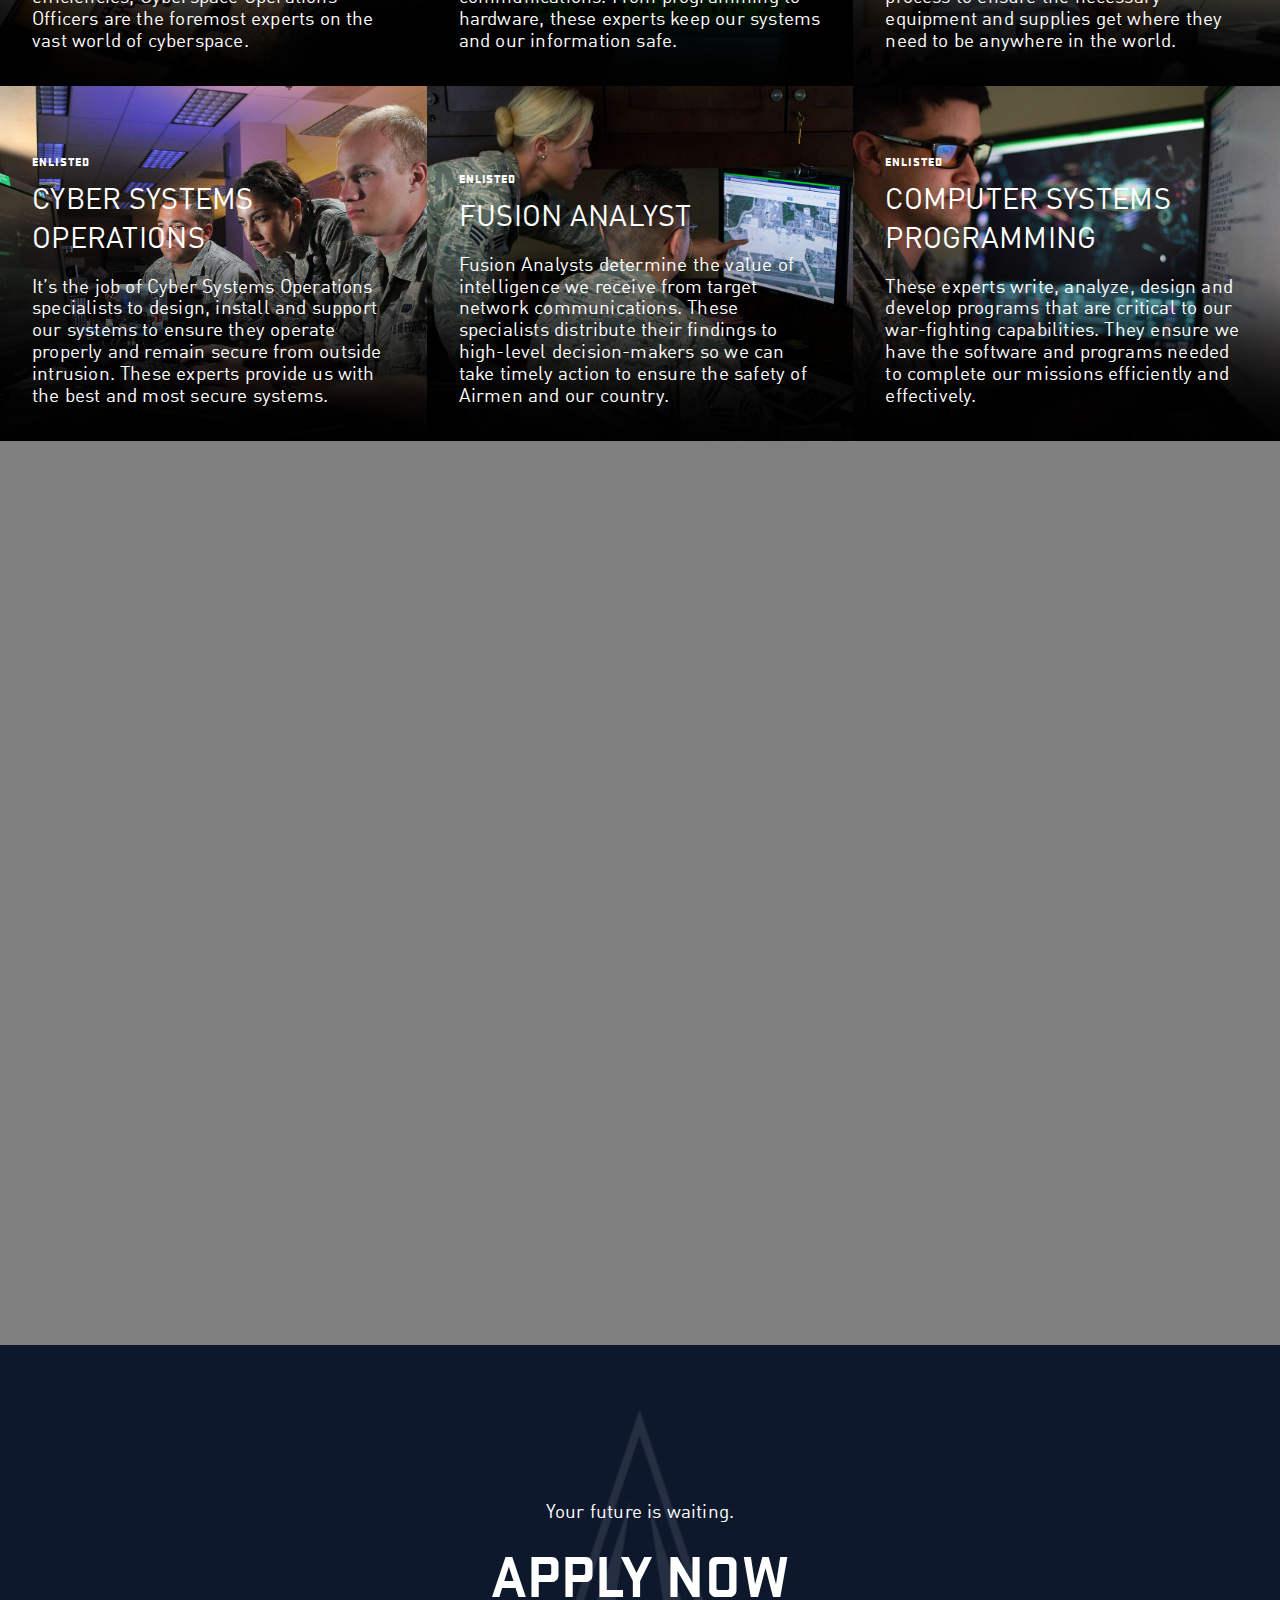
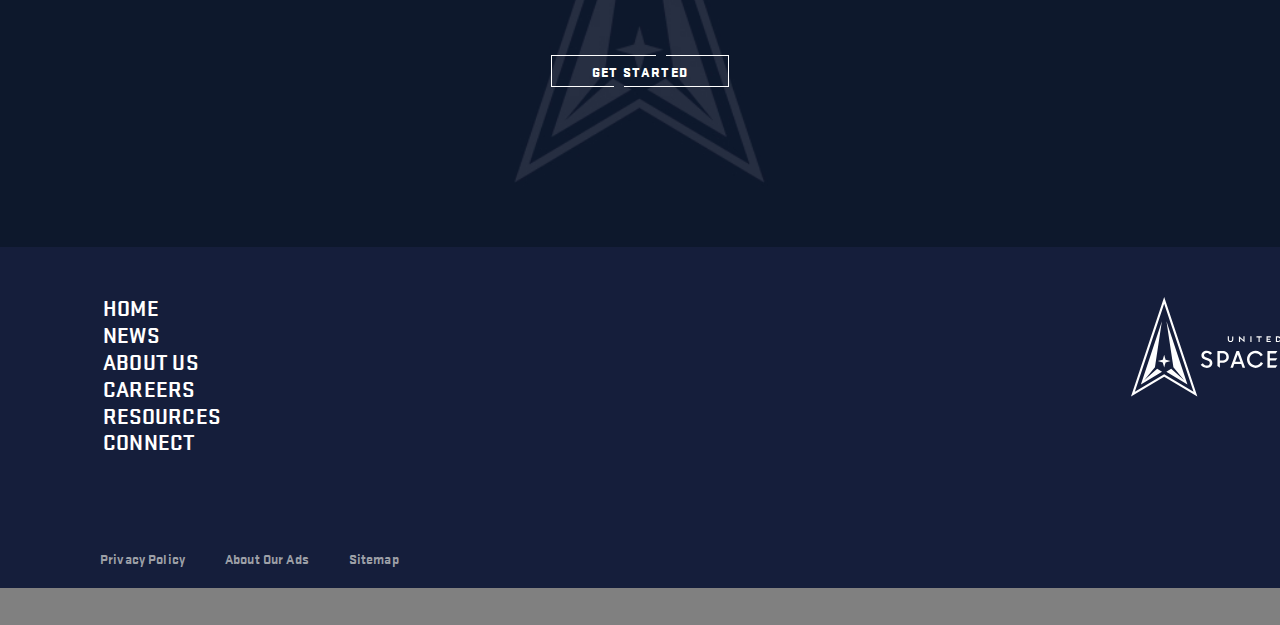
==== commit d3c5a698: "apply now added" ====
--- a/index.html
+++ b/index.html
@@ -25,47 +25,26 @@
 
 <nav>
 
-<div
-class="top-navbar">
-
-<div class="max-width2">
-
-<img
-src="Images/spaceforce-emblem.svg"
-alt="Space Force Logo"
-style="max-width:35px;"width="35"
-/>
-
-<li><a>News</a></li>
-
-<li><a>About Us</a></li>
-
-<li><a>Careers</a></li>
-
-<li><a>Resources</a></li>
-
-<li><a>Connect</a></li>
-
-<svg
-class="searchbtn"
-xmlns="http://www.w3.org/2000/svg"
-width="18"
-height="18"
-viewBox="0 0 18 18">
-
-<path
-id="download"
-d="M12,2.1A6.882,6.882,0,0,0,7,0,6.882,6.882,0,0,0,2,2.1,6.8,6.8,0,0,0,0,7a6.882,6.882,0,0,0,2.1,5A6.8,6.8,0,0,0,7,14a6.882,6.882,0,0,0,5-2.1,7.119,7.119,0,0,0,2.1-5A7.283,7.283,0,0,0,12,2.1Zm-1.5,8.4A4.691,4.691,0,0,1,7,12a4.691,4.691,0,0,1-3.5-1.5A4.691,4.691,0,0,1,2,7,4.691,4.691,0,0,1,3.5,3.5,4.691,4.691,0,0,1,7,2a4.691,4.691,0,0,1,3.5,1.5A4.691,4.691,0,0,1,12,7,4.691,4.691,0,0,1,10.5,10.5ZM14.3,13,13,14.3,16.7,18,18,16.7,14.3,13Z"
-fill="#fff"/>
-
-</svg>
-
-<!-- "Hamburger menu" / "Bar icon" to toggle the navigation links -->
-<a href="javascript:void(0);" class="icon" id="hamburger" onclick="toggleMenu()">
-    <i class="fa fa-bars"></i>  
-</a>
-
-</div></div>
+<div class="top-navbar">
+        <div class="max-width2">
+
+        <img src="Images/spaceforce-emblem.svg" alt="Space Force Logo" style="max-width:35px;"width="35"/>
+
+        <li><a>News</a></li>
+
+        <li><a>About Us</a></li>
+
+        <li><a>Careers</a></li>
+
+        <li><a>Resources</a></li>
+
+        <li><a>Connect</a></li>
+
+        <svg class="searchbtn" xmlns="http://www.w3.org/2000/svg" width="18" height="18"viewBox="0 0 18 18">
+
+        <path id="download" d="M12,2.1A6.882,6.882,0,0,0,7,0,6.882,6.882,0,0,0,2,2.1,6.8,6.8,0,0,0,0,7a6.882,6.882,0,0,0,2.1,5A6.8,6.8,0,0,0,7,14a6.882,6.882,0,0,0,5-2.1,7.119,7.119,0,0,0,2.1-5A7.283,7.283,0,0,0,12,2.1Zm-1.5,8.4A4.691,4.691,0,0,1,7,12a4.691,4.691,0,0,1-3.5-1.5A4.691,4.691,0,0,1,2,7,4.691,4.691,0,0,1,3.5,3.5,4.691,4.691,0,0,1,7,2a4.691,4.691,0,0,1,3.5,1.5A4.691,4.691,0,0,1,12,7,4.691,4.691,0,0,1,10.5,10.5ZM14.3,13,13,14.3,16.7,18,18,16.7,14.3,13Z" fill="#fff"/>
+        </svg>
+        </div></div>
 <!--Insert Search Icon Here-->
 </nav>
 
@@ -353,6 +332,27 @@
      </div>
 
 
+<section class="applynow">
+    <div class="applynow-summary max-width">
+        
+        <p>Your future is waiting.</p>
+        <h2>APPLY NOW</h2>
+        <a href="https://www.airforce.com/spaceforce" class="button-outline inverted" target="_blank" style="opacity: 1;">
+            <span class="button-outline-copy" >
+                        <span class="button-text-wrapper">
+                    <div style="position:relative;display:inline-block;">
+                    <div style="position:relative;display:inline-block;" class="text-animation is-inverted state-1 state-2 state-3">GET STARTED</div>
+                    </div></span>
+                    </span>
+                </span>
+                <span class="button-outline-bottom"></span>
+            </a>
+    </div>
+</section>
+
+
+
+
 <footer>
     <div class="grid-container max-width2">
         <div id="footer-menu">
--- a/styles.css
+++ b/styles.css
@@ -348,6 +348,24 @@
 
 .careers p {    line-height: 1.5;}
 
+.applynow{
+    display:block;
+    position: relative;
+    padding:10rem 10rem 10rem 10rem;
+    color:white;
+    text-align: center;
+    background-color: #0e182d;
+    background-size: cover;
+    background-position: center center;
+    background-repeat: no-repeat;
+    background-image: url(/Images/Untitled-2sss.jpg)
+}
+
+.applynow p {    line-height: 1.5;}
+
+
+
+
 .marketingvideo {
 display:block;
 position: relative;
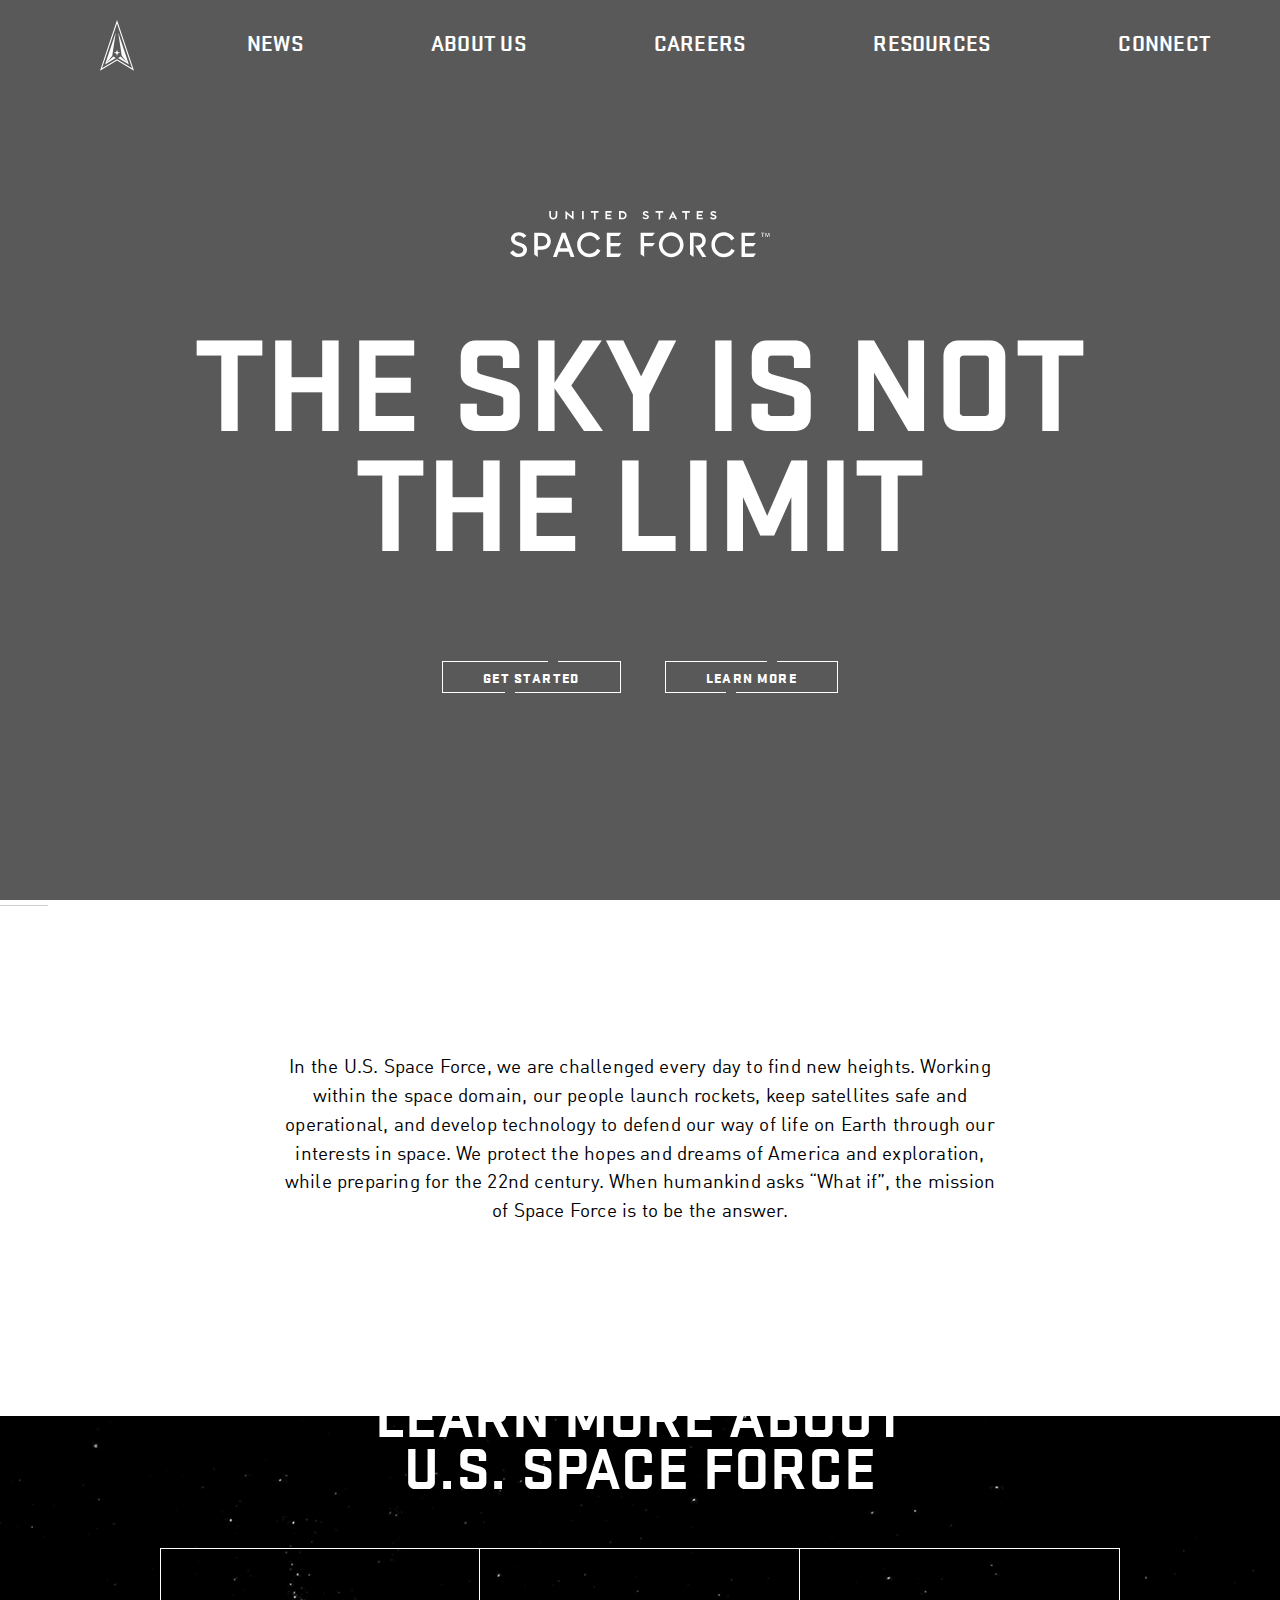
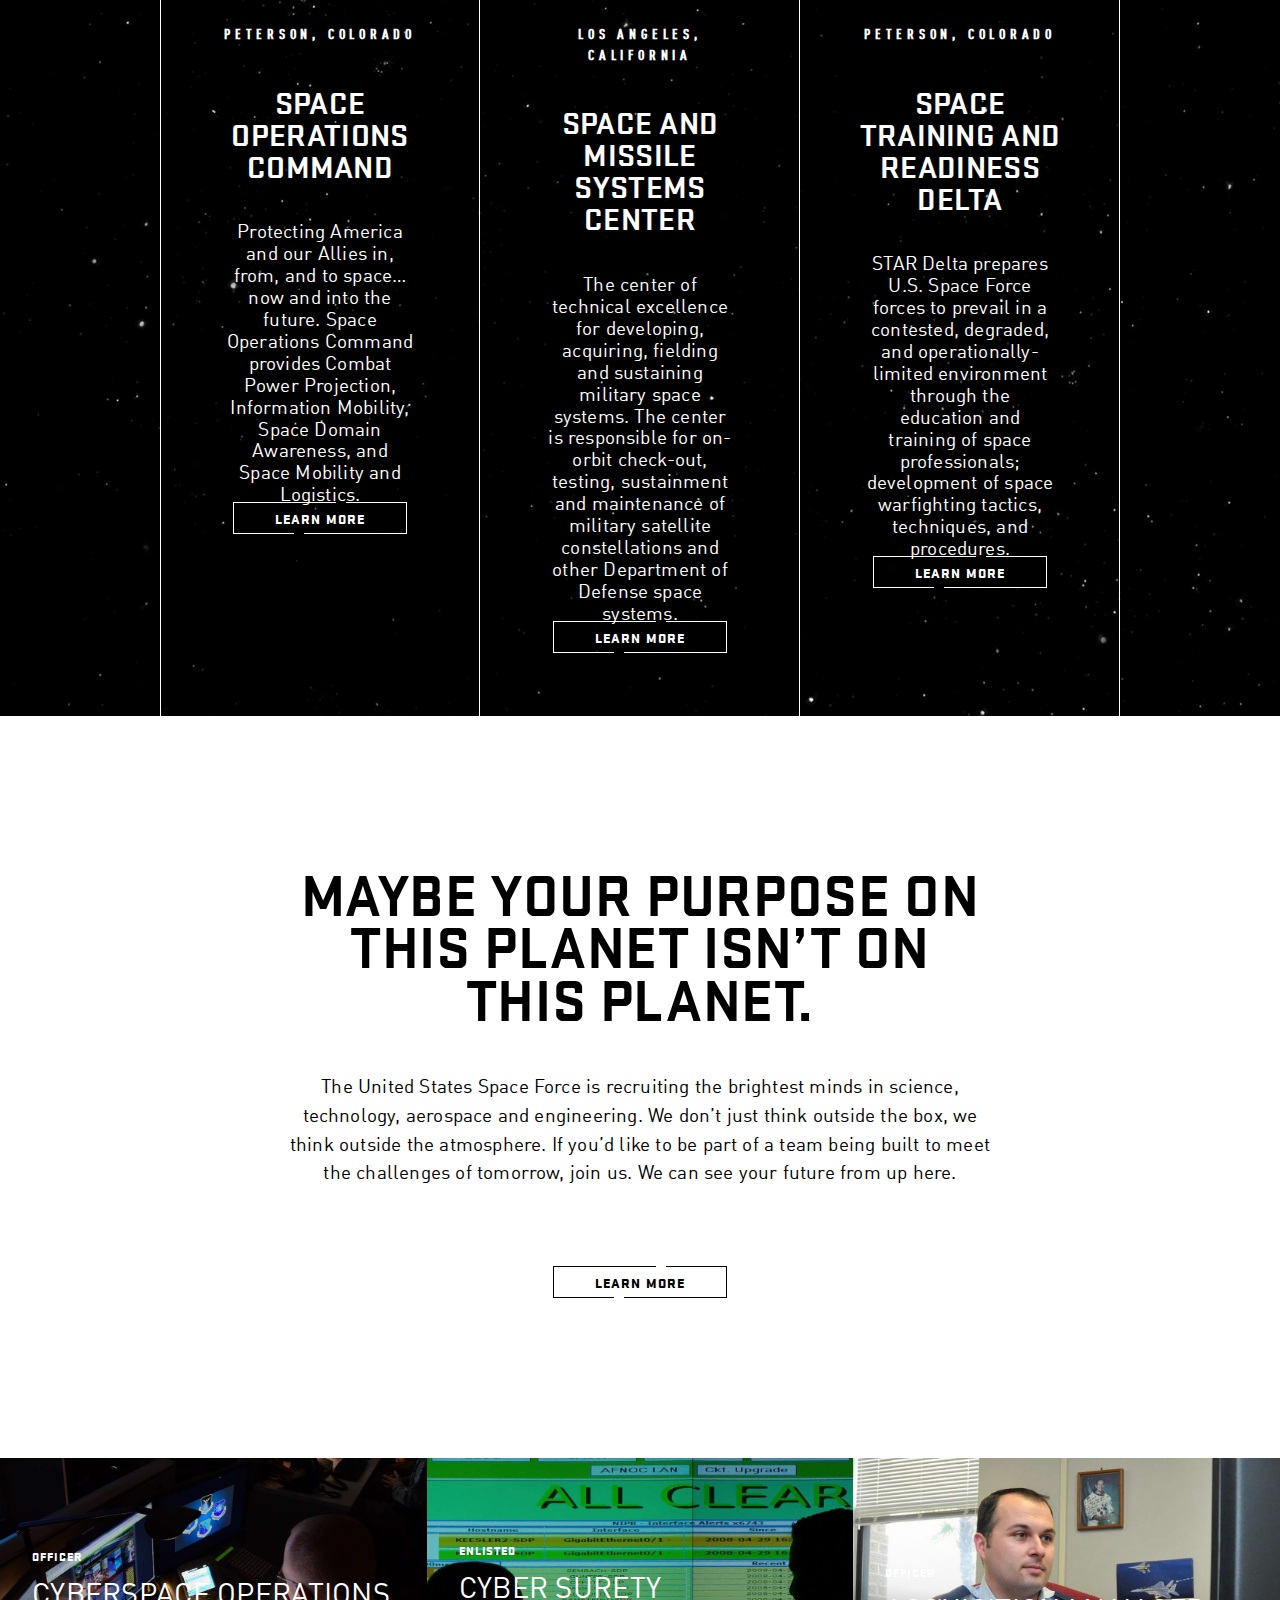
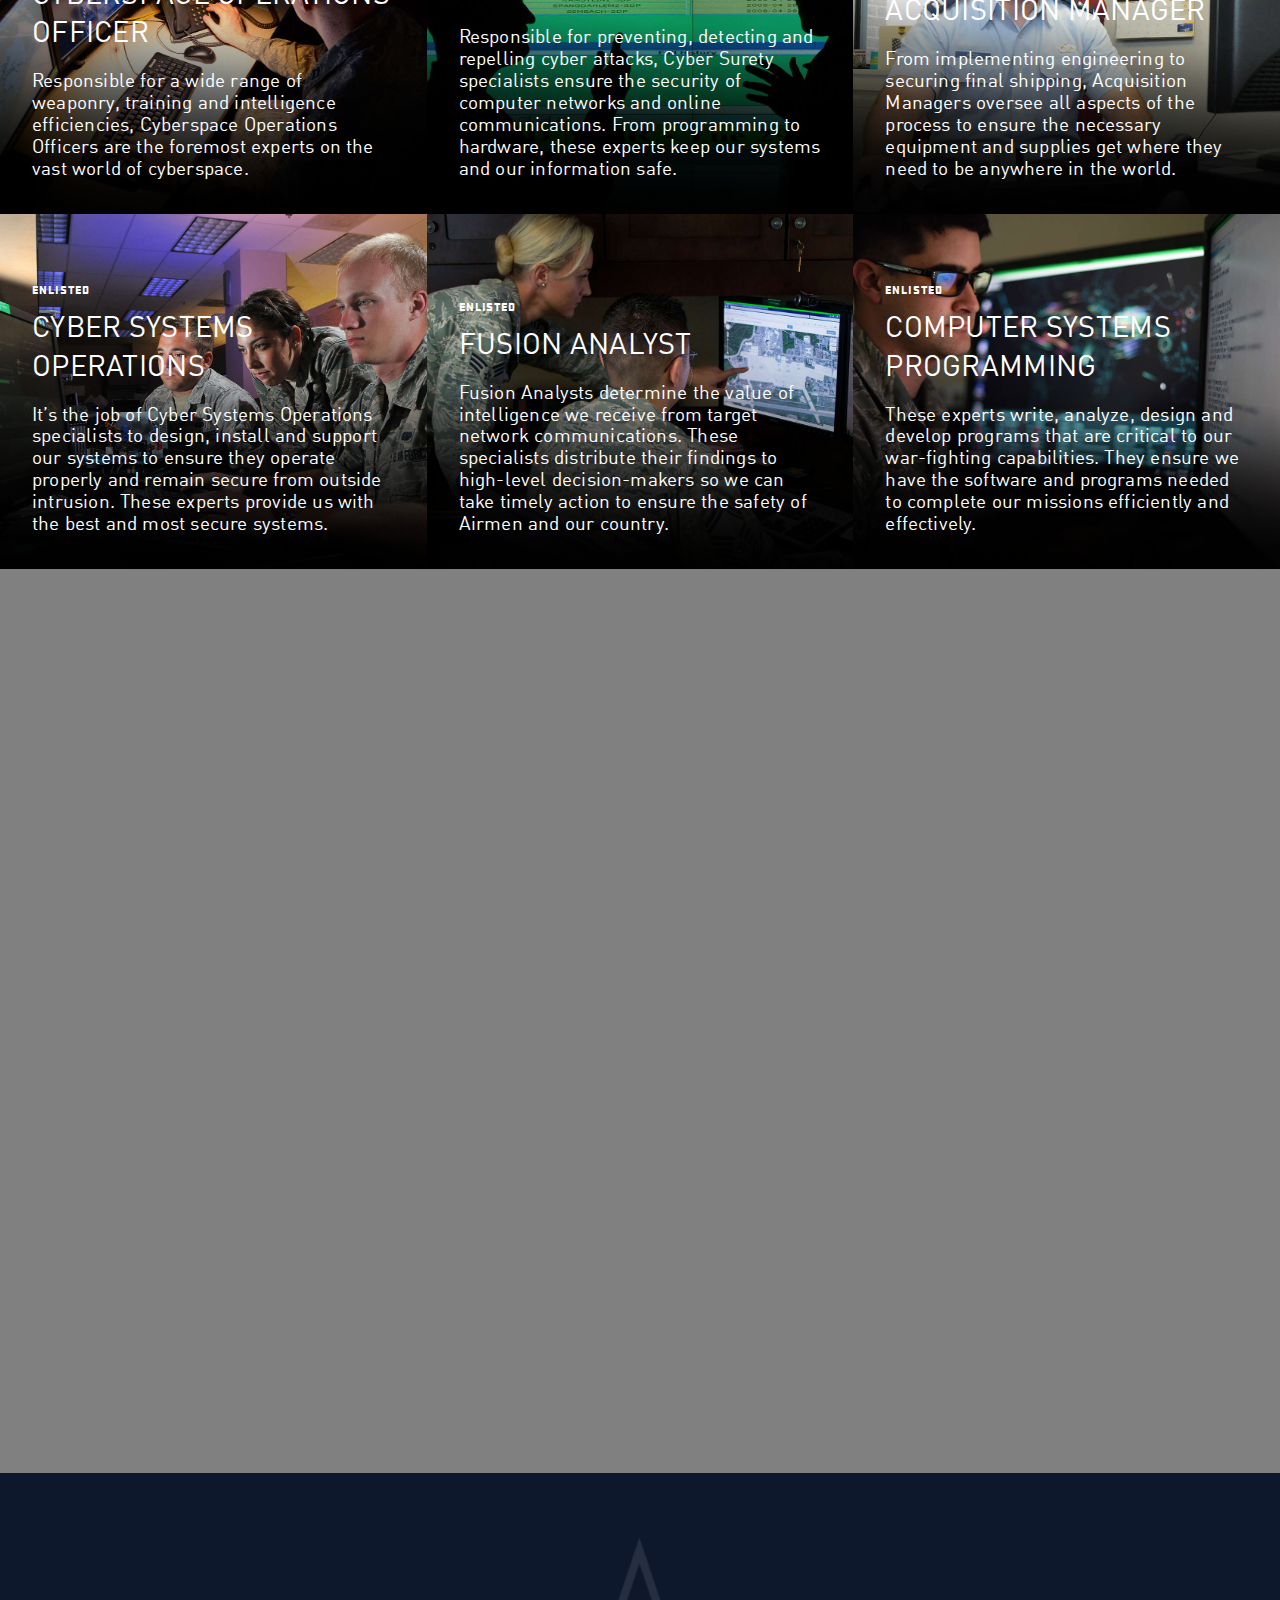
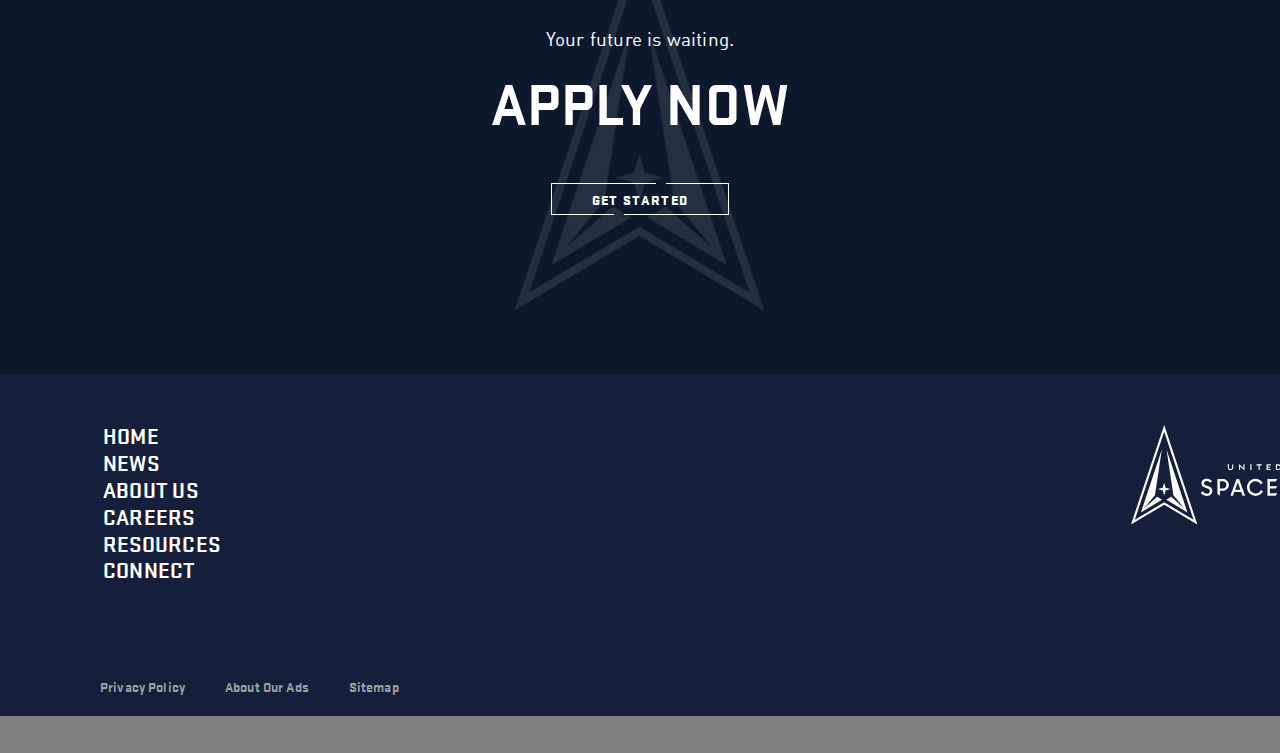
==== commit cbf7bbdb: "URL updates" ====
--- a/index.html
+++ b/index.html
@@ -12,19 +12,10 @@
        
     </head>
     <body>
-
-
-
 <!--Top Nav-->        
-
-  
-
-
 <div
 class="container">
-
 <nav>
-
 <div class="top-navbar">
         <div class="max-width2">
 
@@ -47,8 +38,6 @@
         </div></div>
 <!--Insert Search Icon Here-->
 </nav>
-
-
 <section class="homeheader">
 
     <div class="videoWrap">
@@ -58,7 +47,7 @@
     </div>
 
     <div class="headercontent">
-        <img src="images/spaceforce.svg"  style="max-width:260px;"alt="Space Force text logo" />
+        <img src="Images/spaceforce.svg"  style="max-width:260px;"alt="Space Force text logo" />
 <h1>THE SKY IS NOT THE LIMIT</h1>
         <div>
             <a href="https://www.airforce.com/spaceforce" class="button-outline inverted" target="_blank" style="opacity: 1; margin:0px 20px;">
@@ -196,11 +185,11 @@
     <div class="careers-summary max-width">
         <h2>MAYBE YOUR PURPOSE ON THIS PLANET ISN’T ON THIS PLANET.</h2>
         <p>The United States Space Force is recruiting the brightest minds in science, technology, aerospace and engineering. We don’t just think outside the box, we think outside the atmosphere. If you’d like to be part of a team being built to meet the challenges of tomorrow, join us. We can see your future from up here.</p>
-        <a href="https://www.airforce.com/spaceforce" class="button-outline inverted" target="_blank" style="opacity: 1;">
+        <a href="https://www.airforce.com/spaceforce" class="button-outline" target="_blank" style="margin-top:3em;color:black;opacity: 1;">
             <span class="button-outline-copy" >
                         <span class="button-text-wrapper">
                     <div style="position:relative;display:inline-block;">
-                    <div style="position:relative;display:inline-block;" class="text-animation is-inverted state-1 state-2 state-3">GET STARTED</div>
+                    <div style="position:relative;display:inline-block;" class="text-animation is-inverted state-1 state-2 state-3">Learn More</div>
                     </div></span>
                     </span>
                 </span>
--- a/styles.css
+++ b/styles.css
@@ -294,12 +294,12 @@
 }
 
 .stars {
-  background:#000 url(images/stars.png) repeat top center;
+  background:#000 url(Images/stars.png) repeat top center;
   z-index:0;
 }
 
 .twinkling{
-    background:transparent url(images/twinkling.png) repeat top center;
+    background:transparent url(Images/twinkling.png) repeat top center;
     z-index:1;
   
     -moz-animation:move-twink-back 600s linear infinite;
@@ -310,7 +310,7 @@
   }
   
   .clouds{
-      background:transparent url(images/clouds.png) repeat top center;
+      background:transparent url(Images/clouds.png) repeat top center;
       z-index:3;
   
     -moz-animation:move-clouds-back 600s linear infinite;
@@ -340,7 +340,7 @@
 .careers{
     display:block;
     position: relative;
-    padding:10rem 10rem 5rem 10rem;
+    padding:10rem 10rem 10rem 10rem;
     background-color:white;
     color:black;
     text-align: center;
@@ -358,7 +358,7 @@
     background-size: cover;
     background-position: center center;
     background-repeat: no-repeat;
-    background-image: url(/Images/Untitled-2sss.jpg)
+    background-image: url(Images/Untitled-2sss.jpg)
 }
 
 .applynow p {    line-height: 1.5;}
@@ -399,56 +399,56 @@
 
 @font-face {
     font-family: StratumLight;
-    src: url(../font/stratum/Stratum1WebLight.eot);
-    src: url(../font/stratum/Stratum1WebLight.eot?#iefix) format("embedded-opentype"),url(../font/stratum/Stratum1WebLight.woff) format("woff");
+    src: url(font/stratum/Stratum1WebLight.eot);
+    src: url(font/stratum/Stratum1WebLight.eot?#iefix) format("embedded-opentype"),url(font/stratum/Stratum1WebLight.woff) format("woff");
     font-weight: 400;
     font-style: normal
 }
 
 @font-face {
     font-family: StratumBold;
-    src: url(../font/stratum/Stratum2WebBold.eot);
-    src: url(../font/stratum/Stratum2WebBold.eot?#iefix) format("embedded-opentype"),url(../font/stratum/Stratum2WebBold.woff) format("woff");
+    src: url(font/stratum/Stratum2WebBold.eot);
+    src: url(font/stratum/Stratum2WebBold.eot?#iefix) format("embedded-opentype"),url(font/stratum/Stratum2WebBold.woff) format("woff");
     font-weight: 400;
     font-style: normal
 }
 
 @font-face {
     font-family: StratumBlack;
-    src: url(../font/stratum/Stratum2WebBlack.eot);
-    src: url(../font/stratum/Stratum2WebBlack.eot?#iefix) format("embedded-opentype"),url(../font/stratum/Stratum2WebBlack.woff) format("woff");
+    src: url(font/stratum/Stratum2WebBlack.eot);
+    src: url(font/stratum/Stratum2WebBlack.eot?#iefix) format("embedded-opentype"),url(font/stratum/Stratum2WebBlack.woff) format("woff");
     font-weight: 400;
     font-style: normal
 }
 
 @font-face {
     font-family: FFDINWebLight;
-    src: url(../font/din/2F8321_0_0.eot);
-    src: url(../font/din/2F8321_0_0.eot?#iefix) format("embedded-opentype"),url(../font/din/2F8321_0_0.woff2) format("woff2"),url(../font/din/2F8321_0_0.woff) format("woff"),url(../font/din/2F8321_0_0.ttf) format("truetype");
+    src: url(font/din/2F8321_0_0.eot);
+    src: url(font/din/2F8321_0_0.eot?#iefix) format("embedded-opentype"),url(font/din/2F8321_0_0.woff2) format("woff2"),url(font/din/2F8321_0_0.woff) format("woff"),url(font/din/2F8321_0_0.ttf) format("truetype");
     font-weight: 400;
     font-style: normal
 }
 
 @font-face {
     font-family: FFDINWebMedium;
-    src: url(../font/din/2F8321_1_0.eot);
-    src: url(../font/din/2F8321_1_0.eot?#iefix) format("embedded-opentype"),url(../font/din/2F8321_1_0.woff2) format("woff2"),url(../font/din/2F8321_1_0.woff) format("woff"),url(../font/din/2F8321_1_0.ttf) format("truetype");
+    src: url(font/din/2F8321_1_0.eot);
+    src: url(font/din/2F8321_1_0.eot?#iefix) format("embedded-opentype"),url(font/din/2F8321_1_0.woff2) format("woff2"),url(font/din/2F8321_1_0.woff) format("woff"),url(font/din/2F8321_1_0.ttf) format("truetype");
     font-weight: 400;
     font-style: normal
 }
 
 @font-face {
     font-family: FFDINWeb;
-    src: url(../font/din/2F8321_2_0.eot);
-    src: url(../font/din/2F8321_2_0.eot?#iefix) format("embedded-opentype"),url(../font/din/2F8321_2_0.woff2) format("woff2"),url(../font/din/2F8321_2_0.woff) format("woff"),url(../font/din/2F8321_2_0.ttf) format("truetype");
+    src: url(font/din/2F8321_2_0.eot);
+    src: url(font/din/2F8321_2_0.eot?#iefix) format("embedded-opentype"),url(font/din/2F8321_2_0.woff2) format("woff2"),url(font/din/2F8321_2_0.woff) format("woff"),url(font/din/2F8321_2_0.ttf) format("truetype");
     font-weight: 400;
     font-style: normal
 }
 
 @font-face {
     font-family: FFDINWebProCondBold;
-    src: url(../font/din/2F8321_3_0.eot);
-    src: url(../font/din/2F8321_3_0.eot?#iefix) format("embedded-opentype"),url(../font/din/2F8321_3_0.woff2) format("woff2"),url(../font/din/2F8321_3_0.woff) format("woff"),url(../font/din/2F8321_3_0.ttf) format("truetype");
+    src: url(font/din/2F8321_3_0.eot);
+    src: url(font/din/2F8321_3_0.eot?#iefix) format("embedded-opentype"),url(font/din/2F8321_3_0.woff2) format("woff2"),url(font/din/2F8321_3_0.woff) format("woff"),url(font/din/2F8321_3_0.ttf) format("truetype");
     font-weight: 400;
     font-style: normal
 }
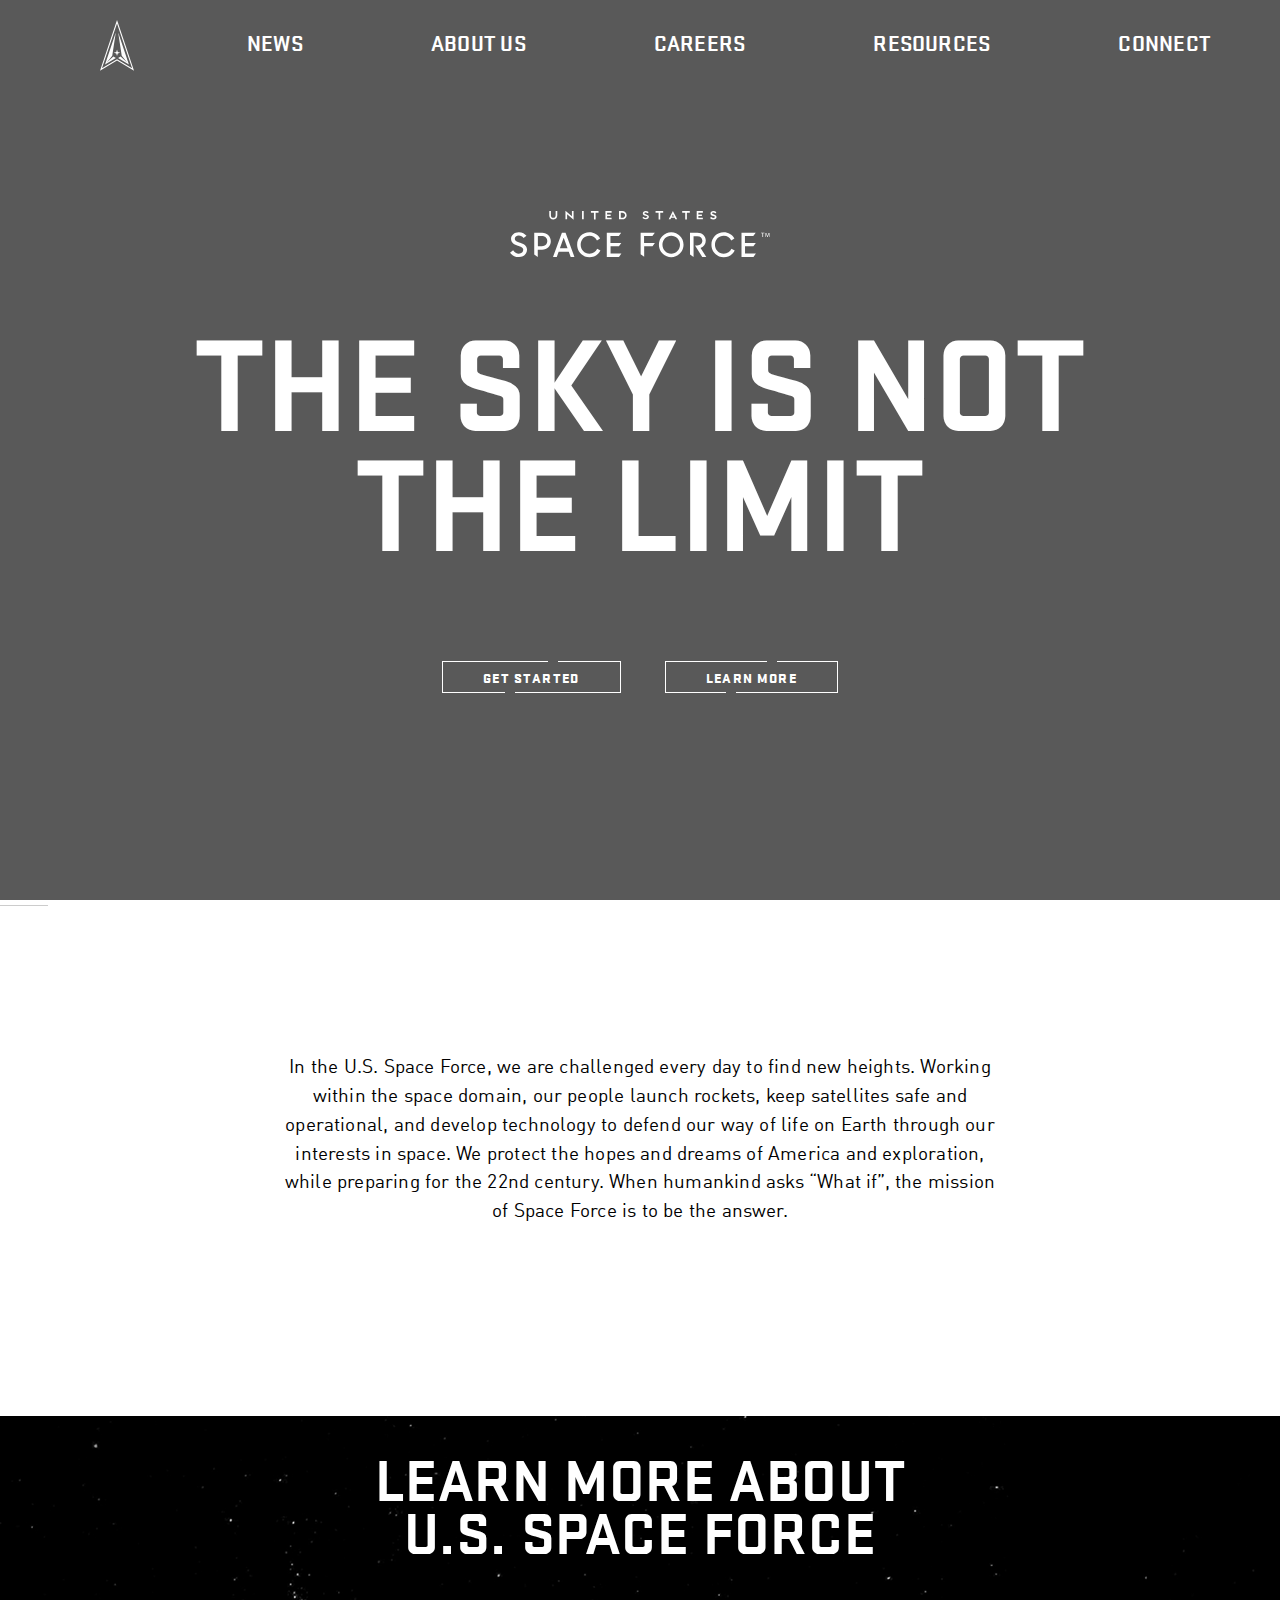
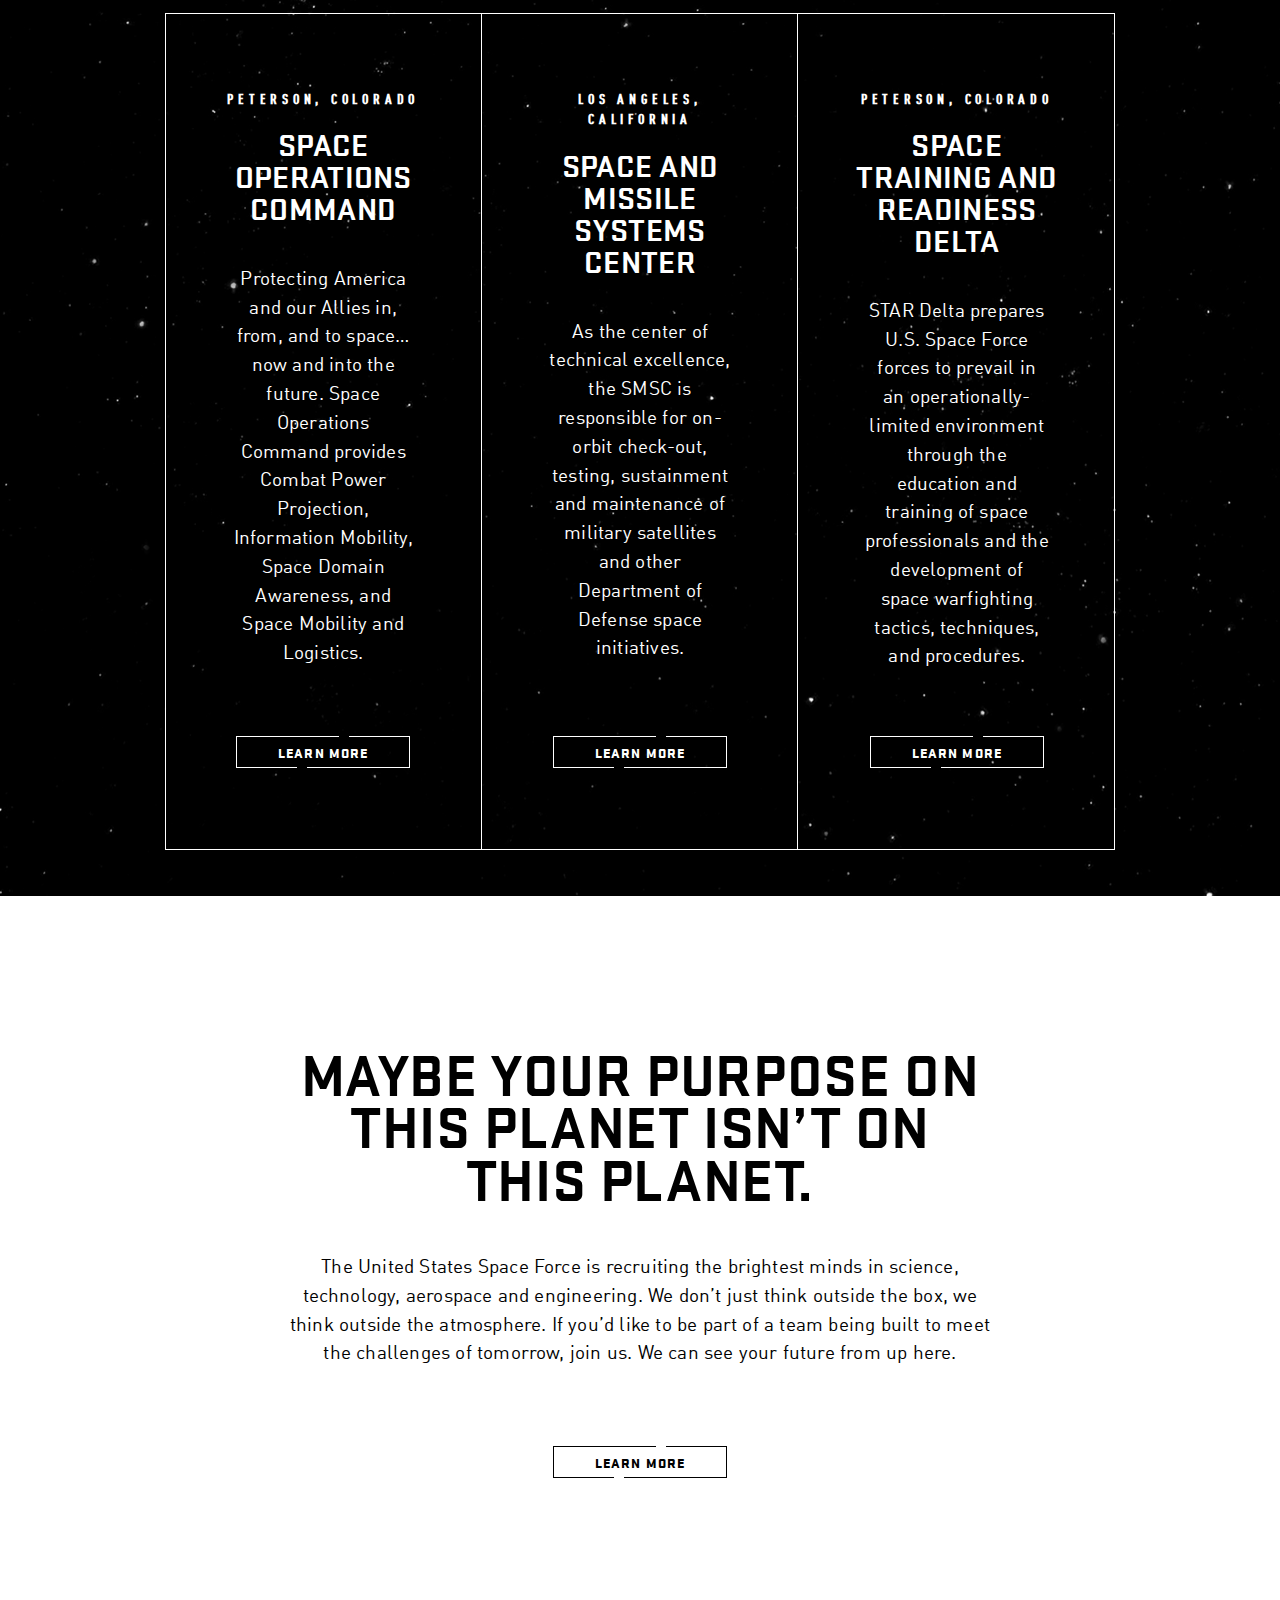
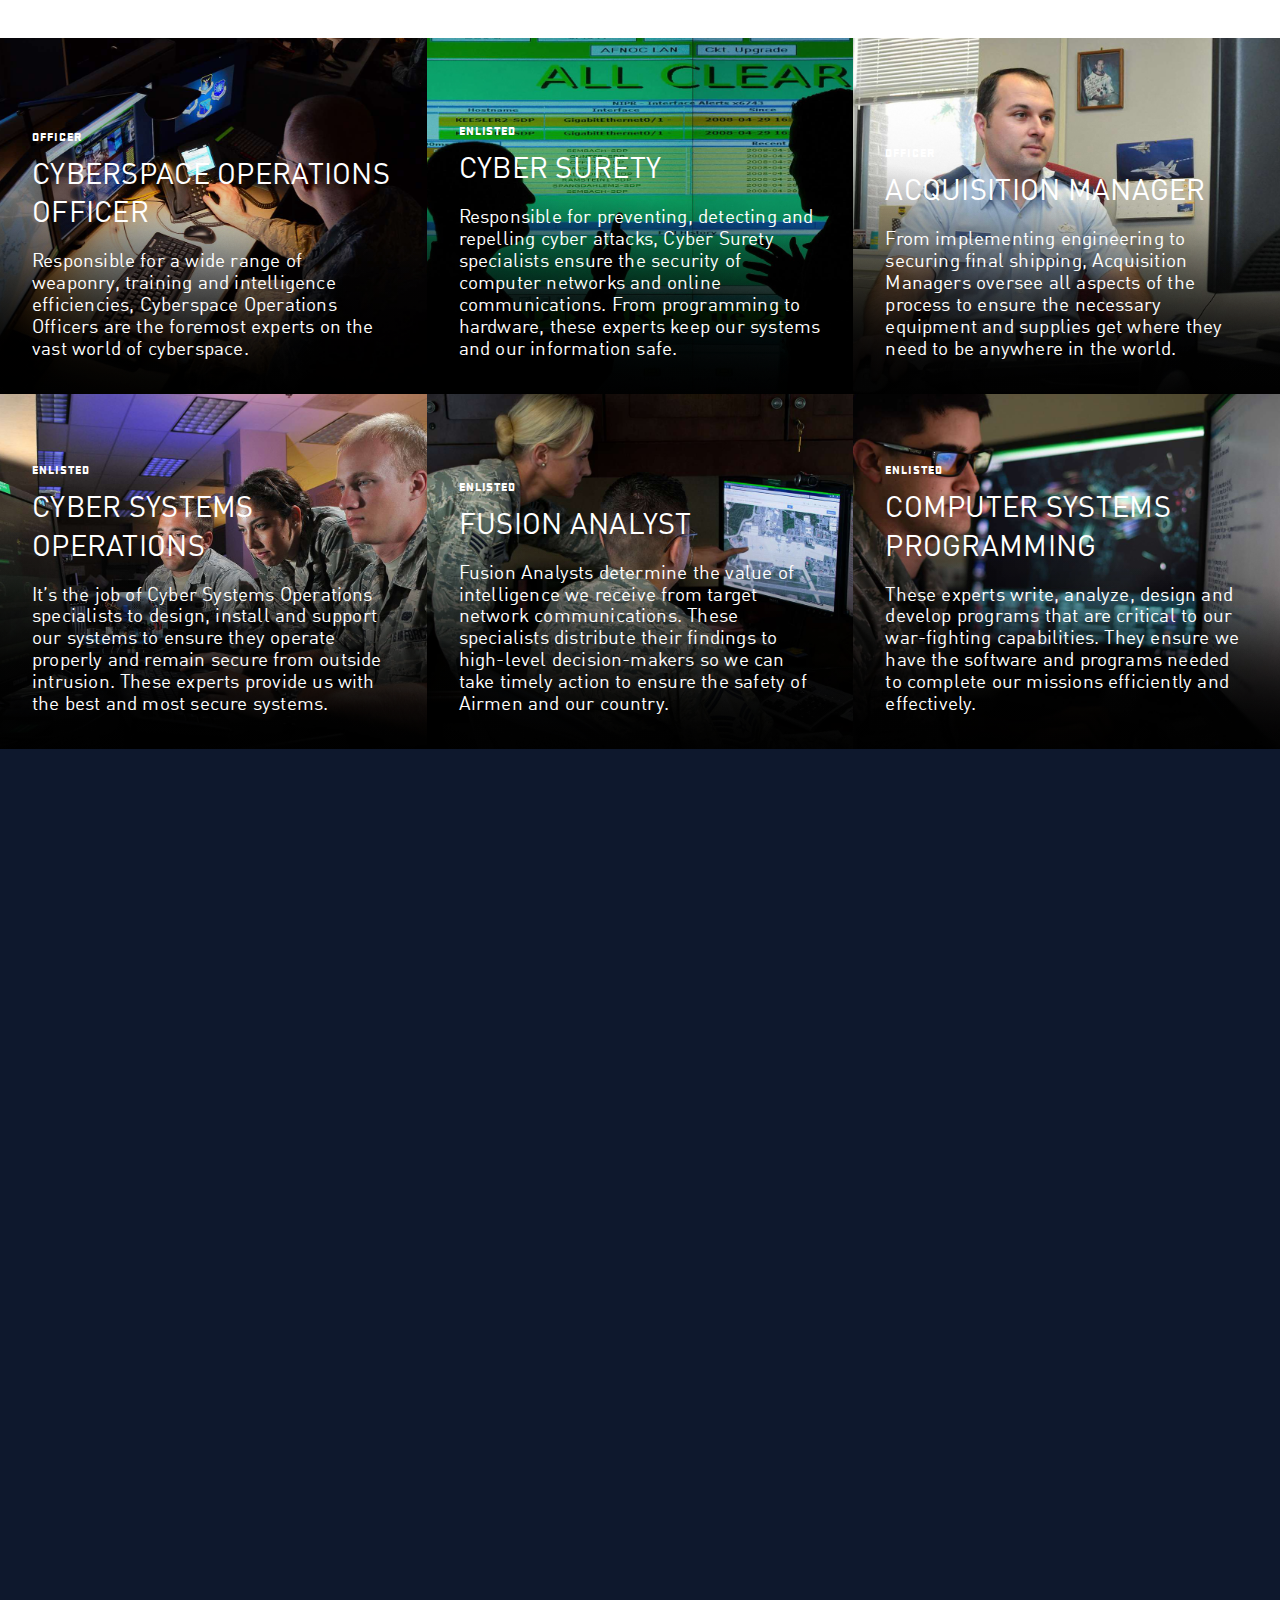
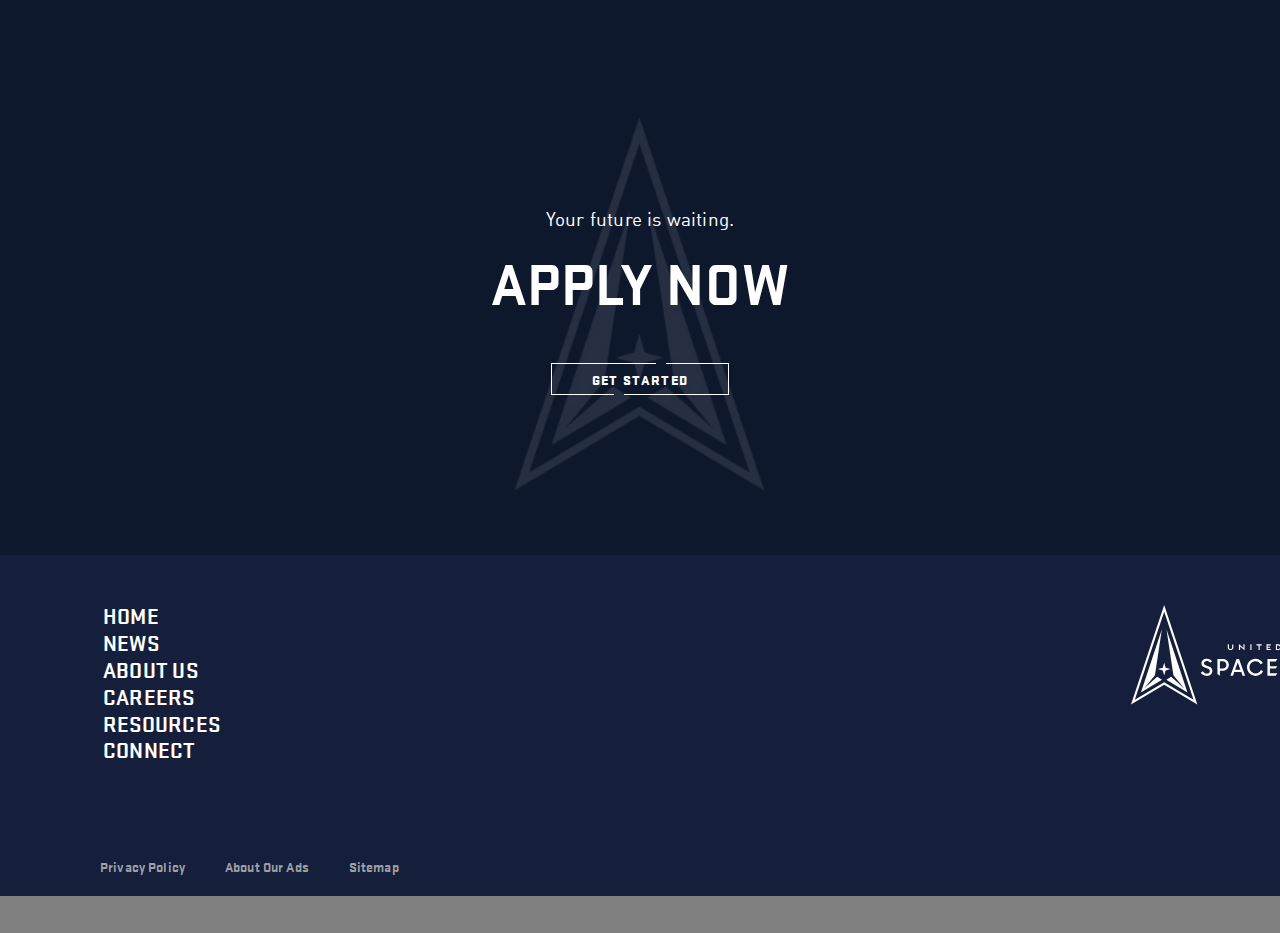
==== commit 042f2703: "Revisions to departments and overall clean-up" ====
--- a/index.html
+++ b/index.html
@@ -82,6 +82,7 @@
 </section>
 
 
+ 
 <section class="Branches">
 
 
@@ -90,9 +91,7 @@
         <div class="twinkling"></div>
         <div class="clouds"></div>
 </div>
-
-
-    <div class="Branches-content">
+<div class="Branches-content">
             <h2>LEARN MORE ABOUT U.S. SPACE FORCE</h2>
 
 
@@ -101,19 +100,17 @@
       
             <li class="boxed-option-item ">
                 <span class="hover-lines"></span>
-                <span class="button-block boxed-option-link">
-
+              <div class="boxed-option-container">
+                <div class="boxed-option-copy">
                     <h6 class="heading-06 subtitle">Peterson, Colorado</h6>
-                    <div class="button-content">
                         <h3 class="heading-03">Space Operations Command</h3>
     
                         <p class="copy-body-01">
                             Protecting America and our Allies in, from, and to space… now and into the future. Space Operations Command provides Combat Power Projection, Information Mobility, Space Domain Awareness, and Space Mobility and Logistics.
                         </p>
-    
-                    </div>
-    
-           <div class="button-alignment">
+                  </div>
+    
+           <div class="button-alignment box-button">
        <a href="https://www.airforce.com/spaceforce" class="button-outline inverted" target="_blank" style="opacity: 1;">
                     <span class="button-outline-copy" >
                             <span class="button-text-wrapper">
@@ -122,60 +119,60 @@
                         </div></span>
                         </span>
                     <span class="button-outline-bottom"></span>
-       </a></div>
+             </a></div></div>
     
       </li>
+          
+          
           <li class="boxed-option-item ">
-                  <span class="hover-lines"></span>
-                  <span class="button-block boxed-option-link">
-                      <h6 class="heading-06 subtitle">Los Angeles, California</h6>
-                      <div class="button-content">
-                          <h3 class="heading-03">Space and Missile Systems Center</h3>
-      
-                          <p class="copy-body-01">
-                            The center of technical excellence for developing, acquiring, fielding and sustaining military space systems. The center is responsible for on-orbit check-out, testing, sustainment and maintenance of military satellite constellations and other Department of Defense space systems. 
-                          </p>
-      
-                      </div>
-      
-             <div class="button-alignment">
-         <a href="https://www.airforce.com/spaceforce" class="button-outline inverted" target="_blank" style="opacity: 1;">
-                      <span class="button-outline-copy" >
-                              <span class="button-text-wrapper">
-                          <div style="position:relative;display:inline-block;">
-                          <div style="position:relative;display:inline-block;" class="text-animation is-inverted state-1 state-2 state-3">LEARN MORE</div>
-                          </div></span>
-                          </span>
-
-                      <span class="button-outline-bottom"></span>
-         </a></div>
-        </li>             
+                <span class="hover-lines"></span>
+              <div class="boxed-option-container">
+                <div class="boxed-option-copy">
+                    <h6 class="heading-06 subtitle">Los Angeles, California</h6>
+                        <h3 class="heading-03">Space and Missile Systems Center</h3>
+    
+                        <p class="copy-body-01">
+                            As the center of technical excellence, the SMSC is responsible for on-orbit check-out, testing, sustainment and maintenance of military satellites and other Department of Defense space initiatives.
+                        </p>
+                  </div>
+    
+           <div class="button-alignment box-button">
+       <a href="https://www.airforce.com/spaceforce" class="button-outline inverted" target="_blank" style="opacity: 1;">
+                    <span class="button-outline-copy" >
+                            <span class="button-text-wrapper">
+                        <div style="position:relative;display:inline-block;">
+                        <div style="position:relative;display:inline-block;" class="text-animation is-inverted state-1 state-2 state-3">LEARN MORE</div>
+                        </div></span>
+                        </span>
+                    <span class="button-outline-bottom"></span>
+             </a></div></div>
+    
+      </li>
+          
           <li class="boxed-option-item ">
-                  <span class="hover-lines"></span>
-                  <span class="button-block boxed-option-link">
-
-                      <h6 class="heading-06 subtitle">Peterson, Colorado</h6>
-                      <div class="button-content">
-                          <h3 class="heading-03">Space Training and Readiness Delta</h3>
-      
-                          <p class="copy-body-01">
-                            STAR Delta prepares U.S. Space Force forces to prevail in a contested, degraded, and operationally-limited environment through the education and training of space professionals; development of space warfighting tactics, techniques, and procedures.
-                          </p>
-      
-                      </div>
-      
-             <div class="button-alignment">
-         <a href="https://www.airforce.com/spaceforce" class="button-outline inverted" target="_blank" style="opacity: 1;">
-                      <span class="button-outline-copy" >
-                              <span class="button-text-wrapper">
-                          <div style="position:relative;display:inline-block;">
-                          <div style="position:relative;display:inline-block;" class="text-animation is-inverted state-1 state-2 state-3">LEARN MORE</div>
-                          </div></span>
-                          </span>
-                      <span class="button-outline-bottom"></span>
-         </a></div>
-      
-        </li>
+                <span class="hover-lines"></span>
+              <div class="boxed-option-container">
+                <div class="boxed-option-copy">
+                    <h6 class="heading-06 subtitle">Peterson, Colorado</h6>
+                        <h3 class="heading-03">Space Training and Readiness Delta</h3>
+    
+                        <p class="copy-body-01">
+                            STAR Delta prepares U.S. Space Force forces to prevail in an operationally-limited environment through the education and training of space professionals and the development of space warfighting tactics, techniques, and procedures.
+                        </p>
+                  </div>
+    
+           <div class="button-alignment box-button">
+       <a href="https://www.airforce.com/spaceforce" class="button-outline inverted" target="_blank" style="opacity: 1;">
+                    <span class="button-outline-copy" >
+                            <span class="button-text-wrapper">
+                        <div style="position:relative;display:inline-block;">
+                        <div style="position:relative;display:inline-block;" class="text-animation is-inverted state-1 state-2 state-3">LEARN MORE</div>
+                        </div></span>
+                        </span>
+                    <span class="button-outline-bottom"></span>
+             </a></div></div>
+    
+      </li>
       </ol></div></div>
 </section>
 
@@ -316,8 +313,8 @@
 
 
     <div class="vimeo-wrapper">
-        <iframe src="https://player.vimeo.com/video/417731483?color=ffffff&title=0&byline=0&portrait=0"
-                frameborder="0" webkitallowfullscreen mozallowfullscreen allowfullscreen></iframe>
+        <iframe src="https://player.vimeo.com/video/417731483"
+                frameborder="0" style="width:99vw"></iframe>
      </div>
 
 
--- a/styles.css
+++ b/styles.css
@@ -225,12 +225,10 @@
 .mission-copy {
     width: 44.5rem;
 }
-
 .Branches {
     position: relative;
-
     background-color:black;
-    height: 100vh;
+    height: 120vh;
 
 }
 
@@ -243,7 +241,7 @@
 .stars-container {
     position:absolute;
     width:100%;
-    height:100vh;
+    height:120vh;
 }
 
 
@@ -302,11 +300,11 @@
     background:transparent url(Images/twinkling.png) repeat top center;
     z-index:1;
   
-    -moz-animation:move-twink-back 600s linear infinite;
-    -ms-animation:move-twink-back 600s linear infinite;
-    -o-animation:move-twink-back 600s linear infinite;
-    -webkit-animation:move-twink-back 600s linear infinite;
-    animation:move-twink-back 600s linear infinite;
+    -moz-animation:move-twink-back 450s linear infinite;
+    -ms-animation:move-twink-back 450s linear infinite;
+    -o-animation:move-twink-back 450s linear infinite;
+    -webkit-animation:move-twink-back 450s linear infinite;
+    animation:move-twink-back 450s linear infinite;
   }
   
   .clouds{
@@ -319,7 +317,6 @@
     -webkit-animation:move-clouds-back 600s linear infinite;
     animation:move-clouds-back 600s linear infinite;
   }
-
 .Branches-content {
     Position:absolute;
     z-index:500;
@@ -336,314 +333,6 @@
     padding: 10rem;
 }
 
-
-.careers{
-    display:block;
-    position: relative;
-    padding:10rem 10rem 10rem 10rem;
-    background-color:white;
-    color:black;
-    text-align: center;
-}
-
-.careers p {    line-height: 1.5;}
-
-.applynow{
-    display:block;
-    position: relative;
-    padding:10rem 10rem 10rem 10rem;
-    color:white;
-    text-align: center;
-    background-color: #0e182d;
-    background-size: cover;
-    background-position: center center;
-    background-repeat: no-repeat;
-    background-image: url(Images/Untitled-2sss.jpg)
-}
-
-.applynow p {    line-height: 1.5;}
-
-
-
-
-.marketingvideo {
-display:block;
-position: relative;
-}
-
-.footer {
-    display:block;
-    position: relative;
-}
-
-
-@keyframes simple-fade-in {
-    0% {
-        opacity: 0
-    }
-
-    100% {
-        opacity: 1
-    }
-}
-
-@keyframes discover-yours-arrow {
-    0%,100%,50% {
-        opacity: .2
-    }
-
-    10% {
-        opacity: 1
-    }
-}
-
-@font-face {
-    font-family: StratumLight;
-    src: url(font/stratum/Stratum1WebLight.eot);
-    src: url(font/stratum/Stratum1WebLight.eot?#iefix) format("embedded-opentype"),url(font/stratum/Stratum1WebLight.woff) format("woff");
-    font-weight: 400;
-    font-style: normal
-}
-
-@font-face {
-    font-family: StratumBold;
-    src: url(font/stratum/Stratum2WebBold.eot);
-    src: url(font/stratum/Stratum2WebBold.eot?#iefix) format("embedded-opentype"),url(font/stratum/Stratum2WebBold.woff) format("woff");
-    font-weight: 400;
-    font-style: normal
-}
-
-@font-face {
-    font-family: StratumBlack;
-    src: url(font/stratum/Stratum2WebBlack.eot);
-    src: url(font/stratum/Stratum2WebBlack.eot?#iefix) format("embedded-opentype"),url(font/stratum/Stratum2WebBlack.woff) format("woff");
-    font-weight: 400;
-    font-style: normal
-}
-
-@font-face {
-    font-family: FFDINWebLight;
-    src: url(font/din/2F8321_0_0.eot);
-    src: url(font/din/2F8321_0_0.eot?#iefix) format("embedded-opentype"),url(font/din/2F8321_0_0.woff2) format("woff2"),url(font/din/2F8321_0_0.woff) format("woff"),url(font/din/2F8321_0_0.ttf) format("truetype");
-    font-weight: 400;
-    font-style: normal
-}
-
-@font-face {
-    font-family: FFDINWebMedium;
-    src: url(font/din/2F8321_1_0.eot);
-    src: url(font/din/2F8321_1_0.eot?#iefix) format("embedded-opentype"),url(font/din/2F8321_1_0.woff2) format("woff2"),url(font/din/2F8321_1_0.woff) format("woff"),url(font/din/2F8321_1_0.ttf) format("truetype");
-    font-weight: 400;
-    font-style: normal
-}
-
-@font-face {
-    font-family: FFDINWeb;
-    src: url(font/din/2F8321_2_0.eot);
-    src: url(font/din/2F8321_2_0.eot?#iefix) format("embedded-opentype"),url(font/din/2F8321_2_0.woff2) format("woff2"),url(font/din/2F8321_2_0.woff) format("woff"),url(font/din/2F8321_2_0.ttf) format("truetype");
-    font-weight: 400;
-    font-style: normal
-}
-
-@font-face {
-    font-family: FFDINWebProCondBold;
-    src: url(font/din/2F8321_3_0.eot);
-    src: url(font/din/2F8321_3_0.eot?#iefix) format("embedded-opentype"),url(font/din/2F8321_3_0.woff2) format("woff2"),url(font/din/2F8321_3_0.woff) format("woff"),url(font/din/2F8321_3_0.ttf) format("truetype");
-    font-weight: 400;
-    font-style: normal
-}
-
-.button-outline {
-    position: relative;
-    display: inline-block;
-    height: 2rem;
-    background: 0 0;
-    border: 0;
-    padding: 0;
-    z-index: 0
-}
-
-.button-outline:hover .button-outline-copy:before {
-    right: calc(62% + 5px)
-}
-
-.button-outline.active .button-outline-copy:after,.button-outline:hover .button-outline-copy:after {
-    left: calc(38% + 5px)
-}
-
-.button-outline.active .button-outline-bottom:before,.button-outline:hover .button-outline-bottom:before {
-    right: calc(38% + 5px)
-}
-
-.button-outline.active .button-outline-bottom:after,.button-outline:hover .button-outline-bottom:after {
-    left: calc(62% + 5px)
-}
-
-.button-outline.is-mouse-down .button-outline-copy {
-    color: #fff
-}
-
-.button-outline.is-mouse-down:after {
-    right: 0;
-    opacity: 1;
-    transition-duration: .2s,25ms;
-    transition-delay: 0s,0s
-}
-
-.button-outline.is-mouse-down.inverted .button-outline-copy {
-    color: #0e182d
-}
-
-.button-outline:before {
-    content: '';
-    position: absolute;
-    left: 0;
-    right: 0;
-    top: 50%;
-    height: 100%;
-    border-left: 1px solid currentColor;
-    border-right: 1px solid currentColor;
-    -ms-transform: translate(0,-50%);
-    transform: translate(0,-50%)
-}
-
-.button-outline:after {
-    content: '';
-    position: absolute;
-    z-index: -1;
-    top: 0;
-    left: 0;
-    bottom: 0;
-    right: 60%;
-    background: currentColor;
-    transition: right 0s cubic-bezier(.19,1,.22,1) 110ms,opacity .1s cubic-bezier(.25,.25,.75,.75) 0s;
-    opacity: 0
-}
-
-.button-outline.inverted {
-    color: #fff
-}
-
-.button-outline.inverted .button-outline-copy:after,.button-outline.inverted .button-outline-copy:before {
-    background: #fff
-}
-
-.button-outline.full-width {
-    display: block;
-    text-align: center
-}
-
-.button-outline.full-width .button-outline-copy {
-    padding: 0
-}
-
-.button-outline .loader {
-    position: absolute;
-    top: 50%;
-    left: 50%;
-    -ms-transform: translate(-50%,-50%);
-    transform: translate(-50%,-50%)
-}
-
-.button-outline .not-visible {
-    visibility: hidden
-}
-
-.button-outline-copy {
-    position: relative;
-    display: block;
-    padding: 0 2.6rem;
-    font: normal 18px/2.2rem StratumBlack,Arial,sans-serif;
-    font-size: .9rem;
-    text-transform: uppercase;
-    letter-spacing: .08em;
-    transition: color .4s cubic-bezier(.19,1,.22,1)
-}
-
-.button-outline-copy:after,.button-outline-copy:before {
-    content: '';
-    position: absolute;
-    top: 0;
-    height: 1px;
-    background: currentColor;
-    left: 0;
-    right: 0;
-    transition: all .6s cubic-bezier(.19,1,.22,1) 50ms
-}
-
-.button-outline-copy:before {
-    right: calc(38% + 5px)
-}
-
-.button-outline-copy:after {
-    left: calc(62% + 5px)
-}
-
-.button-outline-copy.small-padding {
-    padding: 0 1.9rem
-}
-
-.button-outline-copy.small-copy {
-    font-size: .75rem
-}
-
-.button-outline-icon {
-    height: .95rem;
-    width: .95rem;
-    display: inline-block;
-    vertical-align: middle;
-    margin-top: -1px;
-    margin-right: .25em;
-    position: relative;
-    top: -.0625em
-}
-
-.button-outline-icon path {
-    fill: currentColor
-}
-
-.button-outline-bottom:after,.button-outline-bottom:before {
-    content: '';
-    position: absolute;
-    bottom: 0;
-    height: 1px;
-    background: currentColor;
-    left: 0;
-    right: 0;
-    transition: all .8s cubic-bezier(.19,1,.22,1) 50ms
-}
-
-.button-outline-bottom:before {
-    right: calc(62% + 5px)
-}
-
-.button-outline-bottom:after {
-    left: calc(38% + 5px)
-}
-
-.button-alignment {
-    display: inline
-}
-
-.button-alignment.center,.button-alignment.left,.button-alignment.right {
-    display: block;
-    width: 100%
-}
-
-.button-alignment.center {
-    text-align: center
-}
-
-.button-alignment.left {
-    text-align: left
-}
-
-.button-alignment.right {
-    text-align: right
-}
-
-/*boxes*/
-
 .reset-list {
     list-style: none;
     padding-inline-start: 0px;
@@ -672,7 +361,11 @@
     box-sizing: border-box;
       justify-content: center;
   padding:5.125rem 3.125rem 5.125rem 3.125rem;
-
+  width:33%;
+  max-width:450px;
+}
+.boxed-option-container {
+    height:100%
 }
 
 .boxed-option-items {
@@ -680,7 +373,6 @@
 }
 
 
-/*animation*/
 html.is-mobile .boxed-option-item.active .hover-lines,html:not(.is-mobile) .boxed-option-item:hover .hover-lines {
     height: 100%;
     width: 100%;
@@ -689,50 +381,29 @@
     transition: width 150ms cubic-bezier(.25,.25,.75,.75),height .2s cubic-bezier(.25,.25,.75,.75) 145ms,border-left-width 0s cubic-bezier(.25,.25,.75,.75) 145ms,border-right-width 0s cubic-bezier(.25,.25,.75,.75) 145ms
 }
 
-html.is-mobile .boxed-option-item.active .hover-lines:after,html.is-mobile .boxed-option-item.active .hover-lines:before,html:not(.is-mobile) .boxed-option-item:hover .hover-lines:after,html:not(.is-mobile) .boxed-option-item:hover .hover-lines:before {
-    width: 50%;
-    transition: width .5s cubic-bezier(.19,1,.22,1) 340ms
-}
-html.is-mobile .boxed-option-item.active .button-content,html:not(.is-mobile) .boxed-option-item:hover .button-content {
-    -ms-transform: translate(0,0);
-    transform: translate(0,0);
-    transition-delay: .2s
-}
-
-html.is-mobile .boxed-option-item.active .button-inline-caps,html:not(.is-mobile) .boxed-option-item:hover .button-inline-caps {
-    opacity: 1;
-    -ms-transform: translate(0,0);
-    transform: translate(0,0);
-    transition-delay: .2s
-} 
-
-html.is-mobile .boxed-option-item.active .has-play-button .play-button-wrapper,html:not(.is-mobile) .boxed-option-item:hover .has-play-button .play-button-wrapper {
-    -ms-transform: translate(0,2.4rem);
-    transform: translate(0,2.4rem);
-    transition-delay: .2s
-}
-
-html.is-mobile .boxed-option-item.active .has-play-button .button-icon,html:not(.is-mobile) .boxed-option-item:hover .has-play-button .button-icon {
-    -ms-transform: scale(2);
-    transform: scale(2);
-    transition-delay: .2s
-}
-
-html.is-mobile .boxed-option-item.active .icon-image,html.is-mobile .boxed-option-item.active .number,html.is-mobile .boxed-option-item.active .subtitle,html:not(.is-mobile) .boxed-option-item:hover .icon-image,html:not(.is-mobile) .boxed-option-item:hover .number,html:not(.is-mobile) .boxed-option-item:hover .subtitle {
-    -ms-transform: translate(0,-1.4rem);
-    transform: translate(0,-1.4rem);
-    transition-delay: .2s
-}
-
-html.is-mobile .boxed-option-item.active .number,html:not(.is-mobile) .boxed-option-item:hover .number {
-    -ms-transform: translate(-50%,-1.4rem);
-    transform: translate(-50%,-1.4rem)
-}
-
-html.is-mobile .boxed-option-item.active .number:after,html:not(.is-mobile) .boxed-option-item:hover .number:after {
-    height: 6rem;
-    transition-delay: .2s
-}
+.boxed-option-copy {
+  position:relative;
+  display:flex;
+  flex-direction:column;
+    top:0;
+  left:0;
+  right:0;
+  padding-bottom:5rem;
+
+}
+
+.boxed-option-item:hover .boxed-option-copy{
+  top:-20px;
+transition: top .5s;
+}
+
+.box-button {
+  position: absolute;
+  bottom:5.125rem;
+  left:0;
+  right:0;
+}
+
 
 .boxed-option-item:before {
     top: 0;
@@ -785,8 +456,323 @@
 .boxed-option-item .copy-body-01 {
     padding-left: 1rem;
     padding-right: 1rem;
-    margin-bottom: .8333em
-}
+    margin-bottom: .8333em;
+    line-height: 1.5;
+}
+
+.boxed-option-item .copy-body-01 {
+    margin-top: 2em;
+    line-height: 1.5;
+}
+
+
+.careers{
+    display:block;
+    position: relative;
+    padding:10rem 10rem 10rem 10rem;
+    background-color:white;
+    color:black;
+    text-align: center;
+}
+
+.careers p {    line-height: 1.5;}
+
+.applynow{
+    display:block;
+    position: relative;
+    padding:10rem 10rem 10rem 10rem;
+    color:white;
+    text-align: center;
+    background-color: #0e182d;
+    background-size: cover;
+    background-position: center center;
+    background-repeat: no-repeat;
+    background-image: url(Images/Untitled-2sss.jpg)
+}
+
+.applynow p {    line-height: 1.5;}
+
+
+
+
+.vimeo-wrapper {
+display:block;
+position: relative;
+background-color: #0e182d;
+}
+
+.footer {
+    display:block;
+    position: relative;
+}
+
+
+@keyframes simple-fade-in {
+    0% {
+        opacity: 0
+    }
+
+    100% {
+        opacity: 1
+    }
+}
+
+@keyframes discover-yours-arrow {
+    0%,100%,50% {
+        opacity: .2
+    }
+
+    10% {
+        opacity: 1
+    }
+}
+
+@font-face {
+    font-family: StratumLight;
+    src: url(font/stratum/Stratum1WebLight.eot);
+    src: url(font/stratum/Stratum1WebLight.eot?#iefix) format("embedded-opentype"),url(font/stratum/Stratum1WebLight.woff) format("woff");
+    font-weight: 400;
+    font-style: normal
+}
+
+@font-face {
+    font-family: StratumBold;
+    src: url(font/stratum/Stratum2WebBold.eot);
+    src: url(font/stratum/Stratum2WebBold.eot?#iefix) format("embedded-opentype"),url(font/stratum/Stratum2WebBold.woff) format("woff");
+    font-weight: 400;
+    font-style: normal
+}
+
+@font-face {
+    font-family: StratumBlack;
+    src: url(font/stratum/Stratum2WebBlack.eot);
+    src: url(font/stratum/Stratum2WebBlack.eot?#iefix) format("embedded-opentype"),url(font/stratum/Stratum2WebBlack.woff) format("woff");
+    font-weight: 400;
+    font-style: normal
+}
+
+@font-face {
+    font-family: FFDINWebLight;
+    src: url(font/din/2F8321_0_0.eot);
+    src: url(font/din/2F8321_0_0.eot?#iefix) format("embedded-opentype"),url(font/din/2F8321_0_0.woff2) format("woff2"),url(font/din/2F8321_0_0.woff) format("woff"),url(font/din/2F8321_0_0.ttf) format("truetype");
+    font-weight: 400;
+    font-style: normal
+}
+
+@font-face {
+    font-family: FFDINWebMedium;
+    src: url(font/din/2F8321_1_0.eot);
+    src: url(font/din/2F8321_1_0.eot?#iefix) format("embedded-opentype"),url(font/din/2F8321_1_0.woff2) format("woff2"),url(font/din/2F8321_1_0.woff) format("woff"),url(font/din/2F8321_1_0.ttf) format("truetype");
+    font-weight: 400;
+    font-style: normal
+}
+
+@font-face {
+    font-family: FFDINWeb;
+    src: url(font/din/2F8321_2_0.eot);
+    src: url(font/din/2F8321_2_0.eot?#iefix) format("embedded-opentype"),url(font/din/2F8321_2_0.woff2) format("woff2"),url(font/din/2F8321_2_0.woff) format("woff"),url(font/din/2F8321_2_0.ttf) format("truetype");
+    font-weight: 400;
+    font-style: normal
+}
+
+@font-face {
+    font-family: FFDINWebProCondBold;
+    src: url(font/din/2F8321_3_0.eot);
+    src: url(font/din/2F8321_3_0.eot?#iefix) format("embedded-opentype"),url(font/din/2F8321_3_0.woff2) format("woff2"),url(font/din/2F8321_3_0.woff) format("woff"),url(font/din/2F8321_3_0.ttf) format("truetype");
+    font-weight: 400;
+    font-style: normal
+}
+
+.button-outline {
+    position: relative;
+    display: inline-block;
+    height: 2rem;
+    background: 0 0;
+    border: 0;
+    padding: 0;
+    z-index: 0
+}
+
+.button-outline:hover .button-outline-copy:before {
+    right: calc(62% + 5px)
+}
+
+.button-outline.active .button-outline-copy:after,.button-outline:hover .button-outline-copy:after {
+    left: calc(38% + 5px)
+}
+
+.button-outline.active .button-outline-bottom:before,.button-outline:hover .button-outline-bottom:before {
+    right: calc(38% + 5px)
+}
+
+.button-outline.active .button-outline-bottom:after,.button-outline:hover .button-outline-bottom:after {
+    left: calc(62% + 5px)
+}
+
+.button-outline.is-mouse-down .button-outline-copy {
+    color: #fff
+}
+
+.button-outline.is-mouse-down:after {
+    right: 0;
+    opacity: 1;
+    transition-duration: .2s,25ms;
+    transition-delay: 0s,0s
+}
+
+.button-outline.is-mouse-down.inverted .button-outline-copy {
+    color: #0e182d
+}
+
+.button-outline:before {
+    content: '';
+    position: absolute;
+    left: 0;
+    right: 0;
+    top: 50%;
+    height: 100%;
+    border-left: 1px solid currentColor;
+    border-right: 1px solid currentColor;
+    -ms-transform: translate(0,-50%);
+    transform: translate(0,-50%)
+}
+
+.button-outline:after {
+    content: '';
+    position: absolute;
+    z-index: -1;
+    top: 0;
+    left: 0;
+    bottom: 0;
+    right: 60%;
+    background: currentColor;
+    transition: right 0s cubic-bezier(.19,1,.22,1) 110ms,opacity .1s cubic-bezier(.25,.25,.75,.75) 0s;
+    opacity: 0
+}
+
+.button-outline.inverted {
+    color: #fff
+}
+
+.button-outline.inverted .button-outline-copy:after,.button-outline.inverted .button-outline-copy:before {
+    background: #fff
+}
+
+.button-outline.full-width {
+    display: block;
+    text-align: center
+}
+
+.button-outline.full-width .button-outline-copy {
+    padding: 0
+}
+
+.button-outline .loader {
+    position: absolute;
+    top: 50%;
+    left: 50%;
+    -ms-transform: translate(-50%,-50%);
+    transform: translate(-50%,-50%)
+}
+
+.button-outline .not-visible {
+    visibility: hidden
+}
+
+.button-outline-copy {
+    position: relative;
+    display: block;
+    padding: 0 2.6rem;
+    font: normal 18px/2.2rem StratumBlack,Arial,sans-serif;
+    font-size: .9rem;
+    text-transform: uppercase;
+    letter-spacing: .08em;
+    transition: color .4s cubic-bezier(.19,1,.22,1)
+}
+
+.button-outline-copy:after,.button-outline-copy:before {
+    content: '';
+    position: absolute;
+    top: 0;
+    height: 1px;
+    background: currentColor;
+    left: 0;
+    right: 0;
+    transition: all .6s cubic-bezier(.19,1,.22,1) 50ms
+}
+
+.button-outline-copy:before {
+    right: calc(38% + 5px)
+}
+
+.button-outline-copy:after {
+    left: calc(62% + 5px)
+}
+
+.button-outline-copy.small-padding {
+    padding: 0 1.9rem
+}
+
+.button-outline-copy.small-copy {
+    font-size: .75rem
+}
+
+.button-outline-icon {
+    height: .95rem;
+    width: .95rem;
+    display: inline-block;
+    vertical-align: middle;
+    margin-top: -1px;
+    margin-right: .25em;
+    position: relative;
+    top: -.0625em
+}
+
+.button-outline-icon path {
+    fill: currentColor
+}
+
+.button-outline-bottom:after,.button-outline-bottom:before {
+    content: '';
+    position: absolute;
+    bottom: 0;
+    height: 1px;
+    background: currentColor;
+    left: 0;
+    right: 0;
+    transition: all .8s cubic-bezier(.19,1,.22,1) 50ms
+}
+
+.button-outline-bottom:before {
+    right: calc(62% + 5px)
+}
+
+.button-outline-bottom:after {
+    left: calc(38% + 5px)
+}
+
+.button-alignment {
+    display: inline
+}
+
+.button-alignment.center,.button-alignment.left,.button-alignment.right {
+    display: block;
+    width: 100%
+}
+
+.button-alignment.center {
+    text-align: center
+}
+
+.button-alignment.left {
+    text-align: left
+}
+
+.button-alignment.right {
+    text-align: right
+}
+
+
 
 .boxed-option-item .copy-body-01 {
     margin-top: 2em
